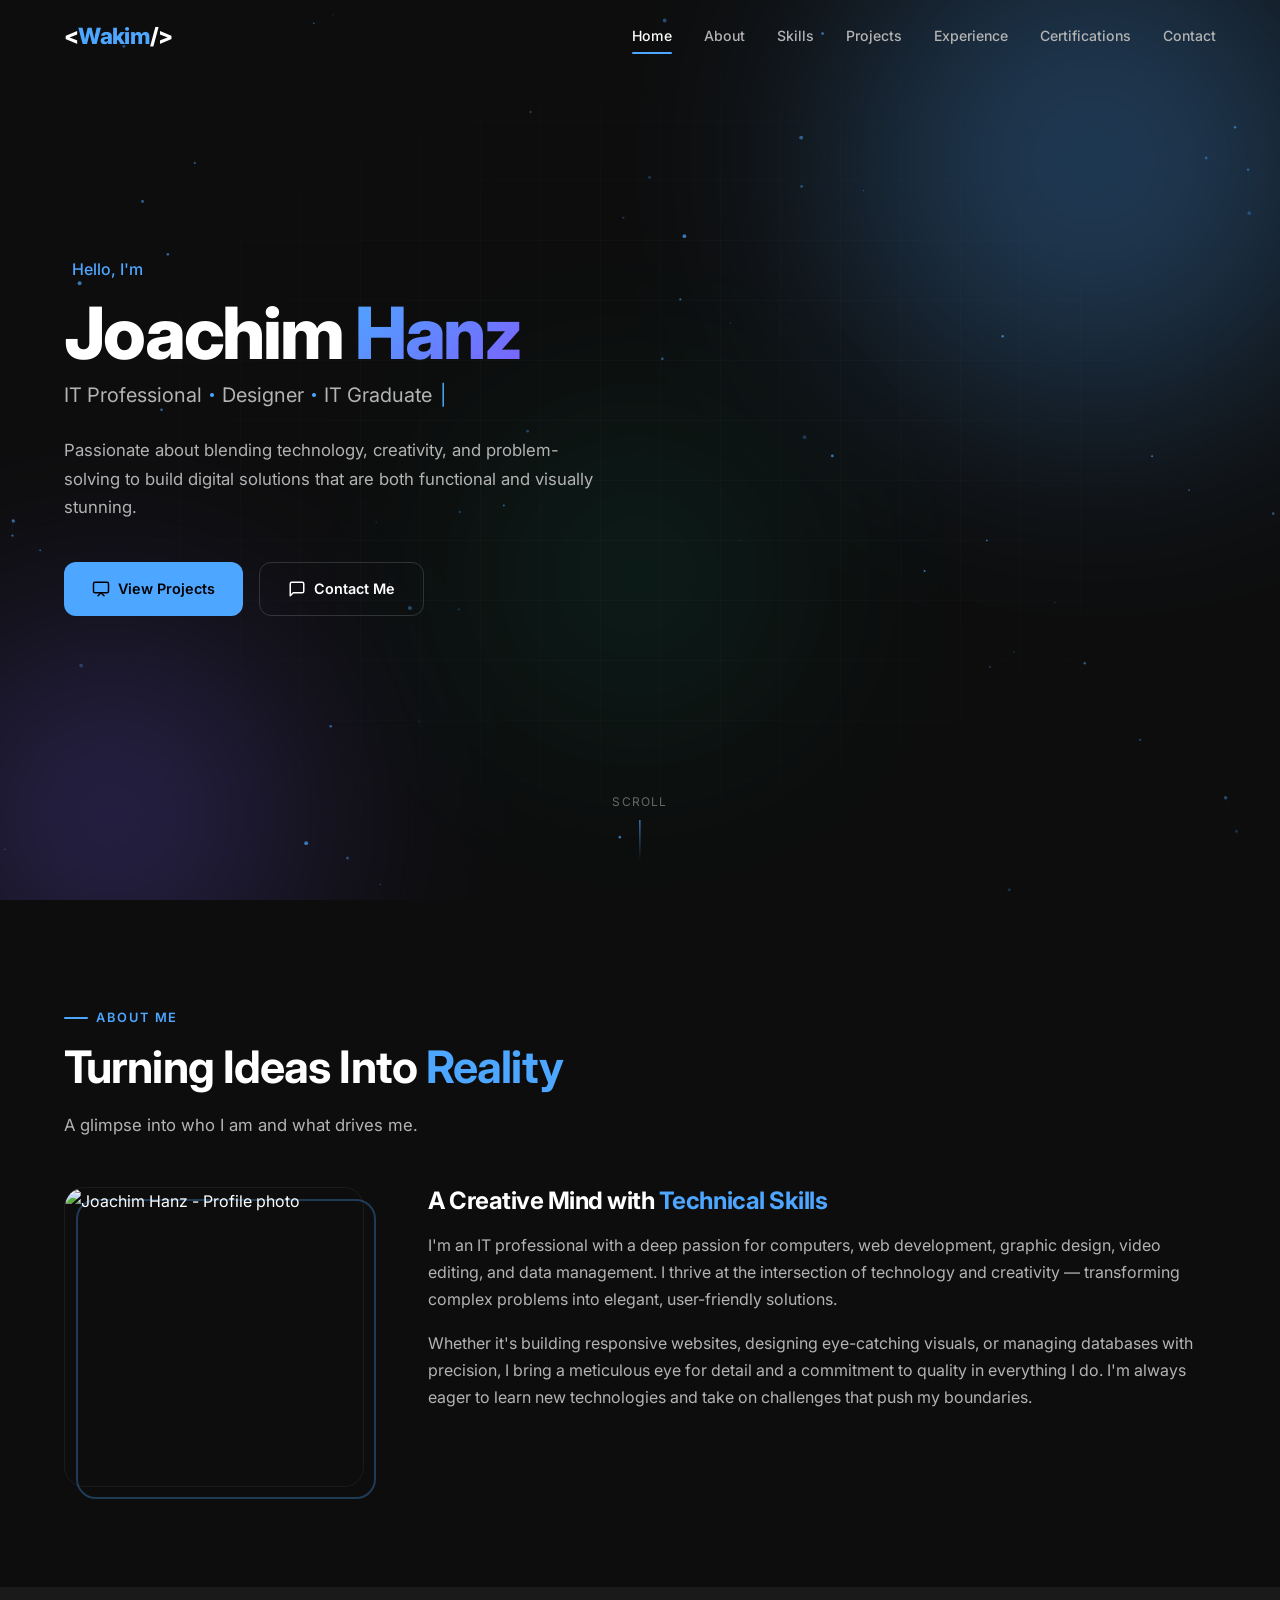
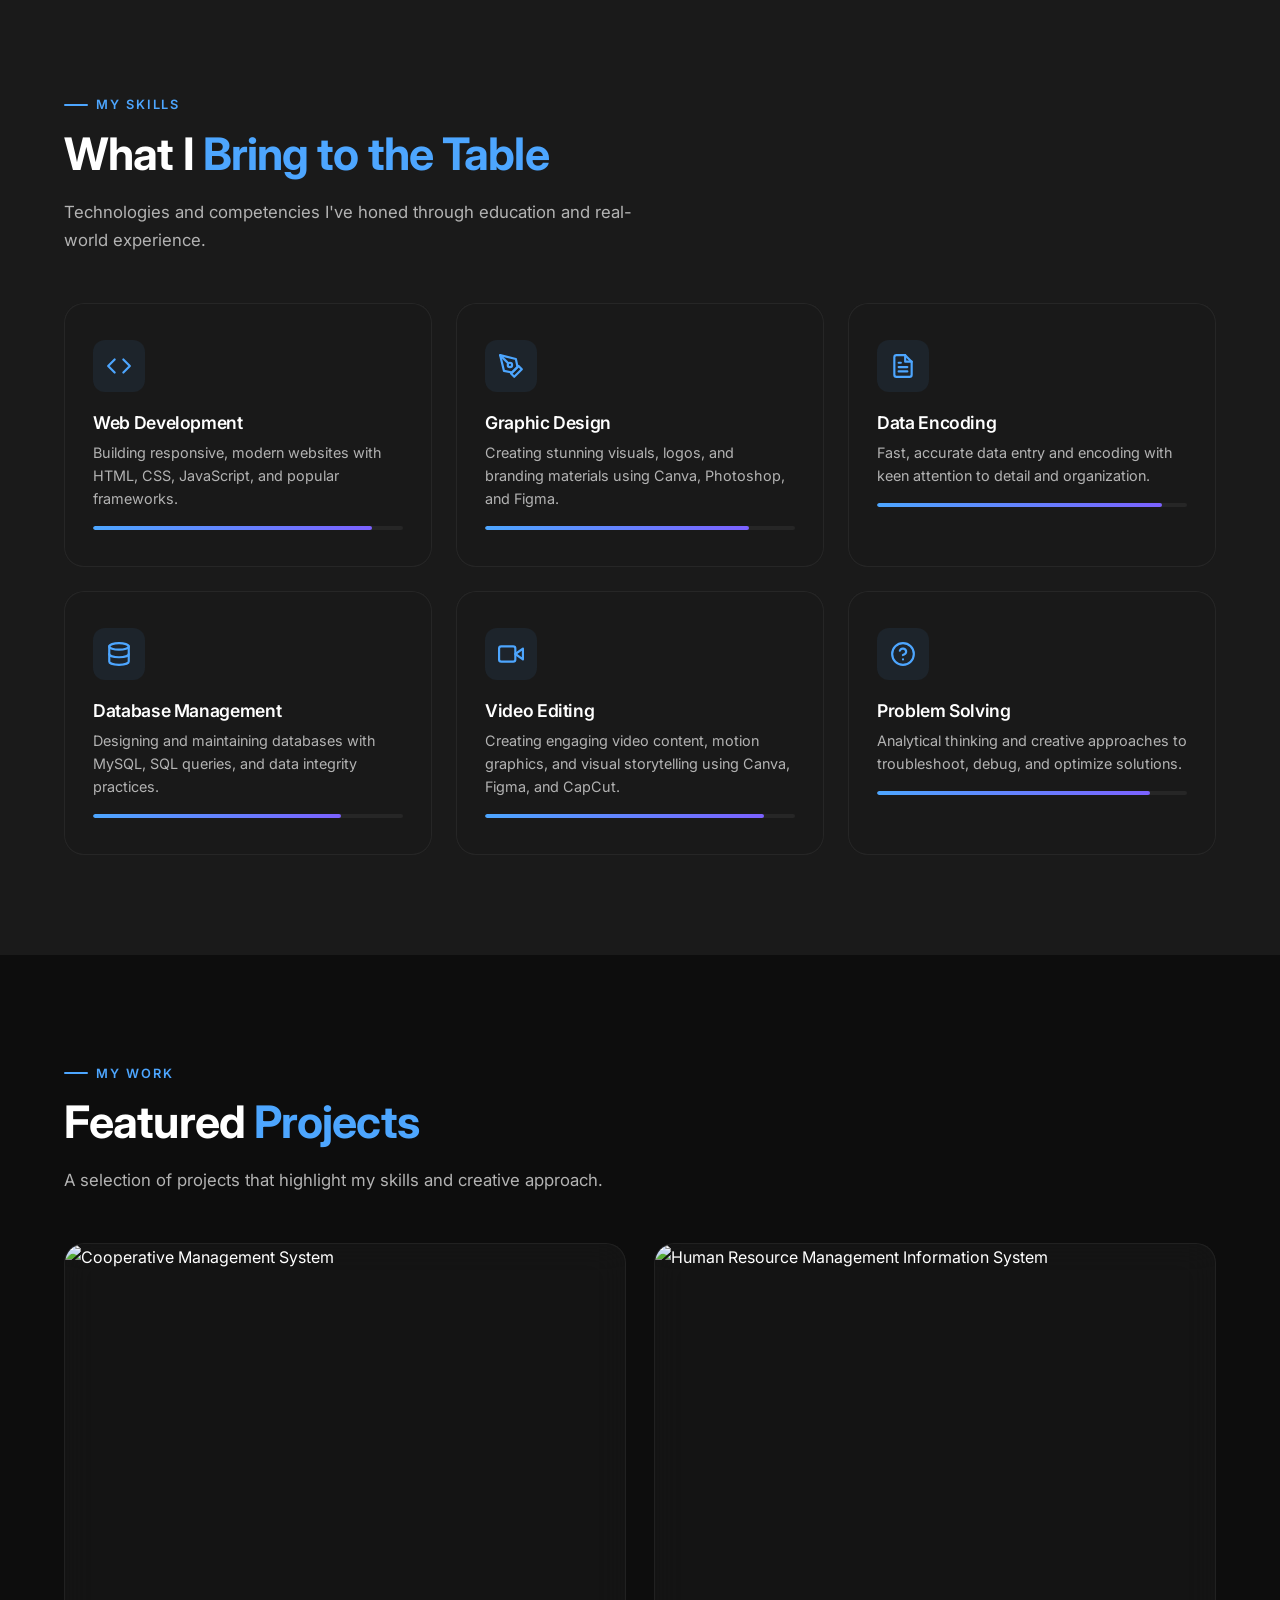
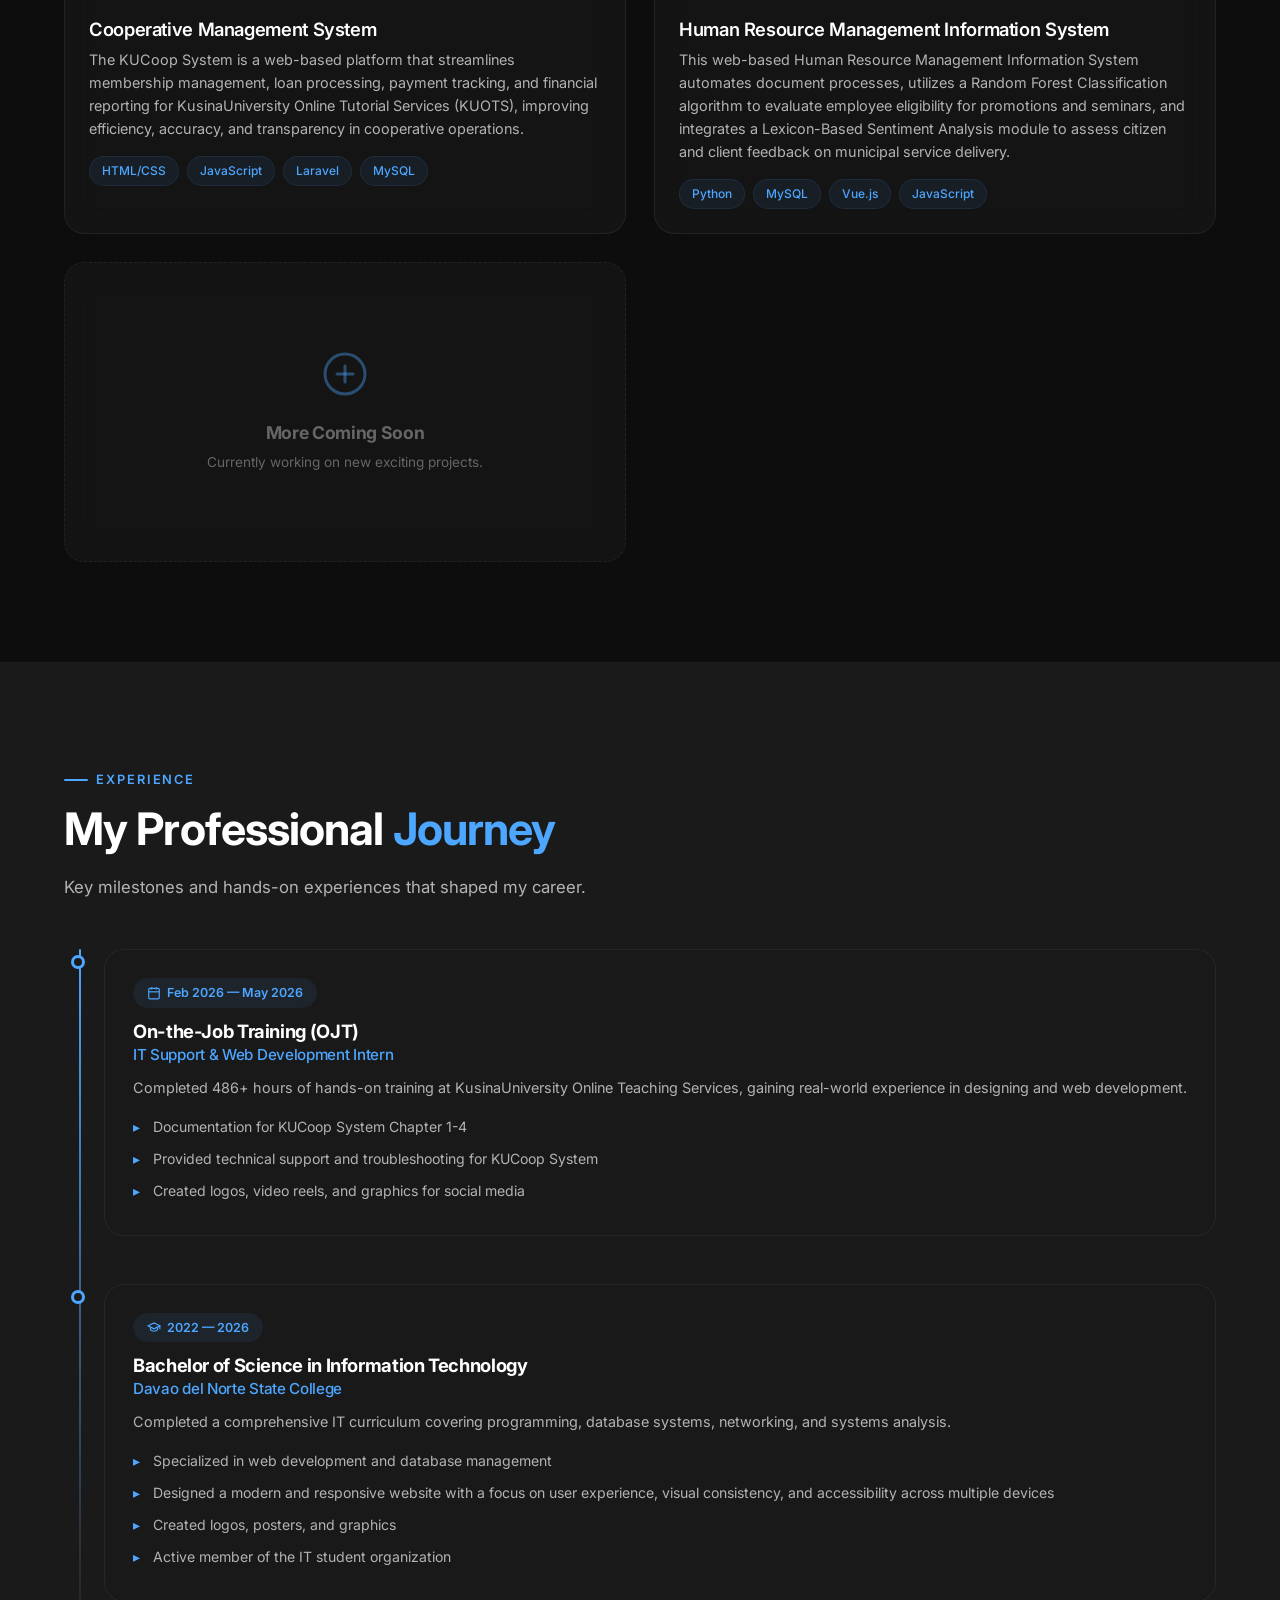
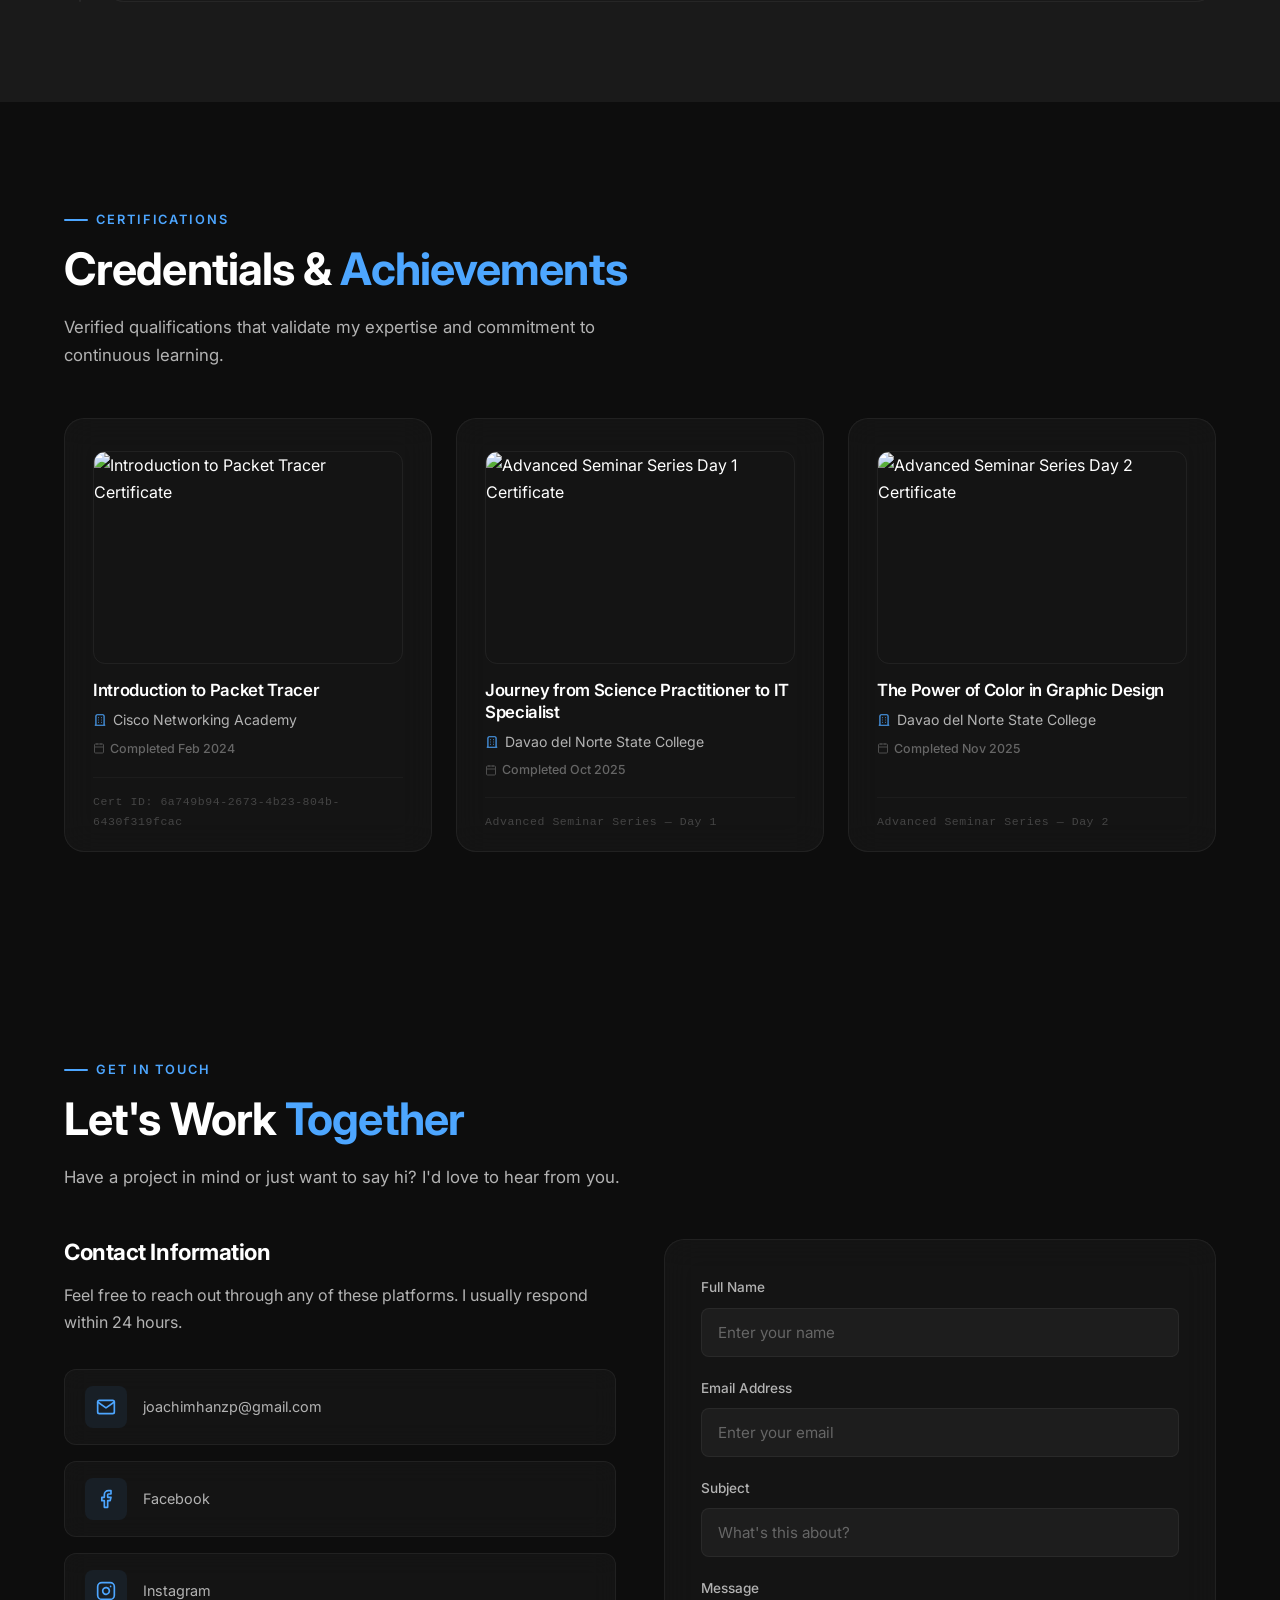
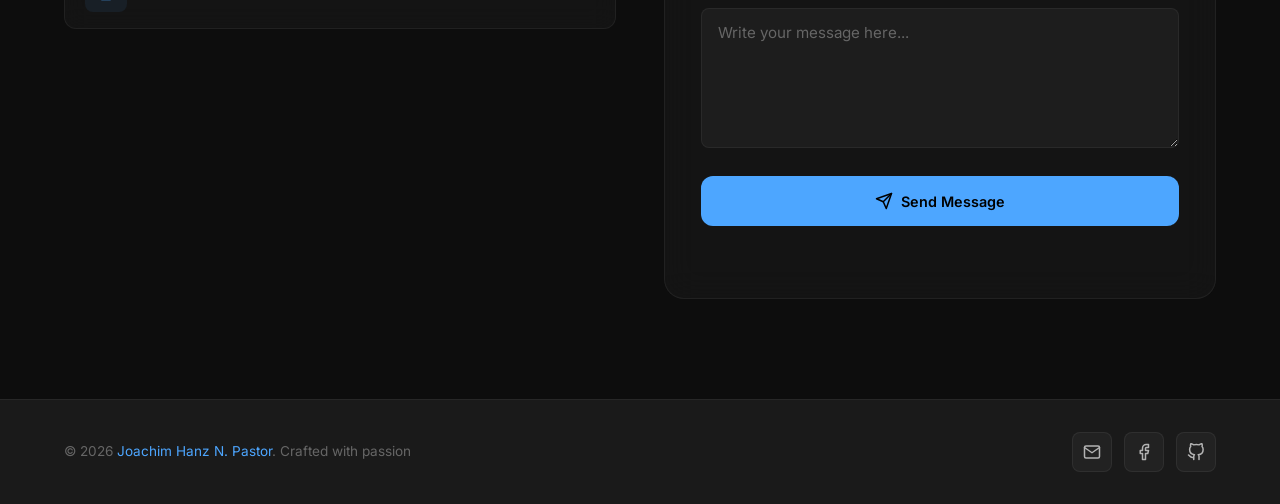
==== index.html @ 9290c677 "Add files via upload" ====
<!DOCTYPE html>
<html lang="en">

<head>
  <meta charset="UTF-8">
  <meta name="viewport" content="width=device-width, initial-scale=1.0">
  <title>Portfolio — Pastor</title>
  <meta name="description"
    content="Personal portfolio showcasing web development, graphic design, data encoding, and creative problem-solving skills. A modern, minimalist showcase of technical expertise.">
  <meta name="theme-color" content="#0D0D0D">

  <!-- Google Fonts -->
  <link rel="preconnect" href="https://fonts.googleapis.com">
  <link rel="preconnect" href="https://fonts.gstatic.com" crossorigin>
  <link href="https://fonts.googleapis.com/css2?family=Inter:wght@300;400;500;600;700;800&display=swap"
    rel="stylesheet">

  <!-- Lucide Icons (lightweight SVG icon library) -->
  <script src="https://unpkg.com/lucide@latest/dist/umd/lucide.min.js" defer></script>

  <!-- Stylesheet -->
  <link rel="stylesheet" href="index.css">
</head>

<body>

  <!-- ========== NAVIGATION ========== -->
  <nav class="navbar" id="navbar">
    <div class="container">
      <a href="#hero" class="nav-logo">&lt;<span>Wakim</span>/&gt;</a>
      <div class="nav-links" id="nav-links">
        <a href="#hero">Home</a>
        <a href="#about">About</a>
        <a href="#skills">Skills</a>
        <a href="#projects">Projects</a>
        <a href="#experience">Experience</a>
        <a href="#certifications">Certifications</a>
        <a href="#contact">Contact</a>
      </div>
      <button class="nav-toggle" id="nav-toggle" aria-label="Toggle navigation">
        <span></span><span></span><span></span>
      </button>
    </div>
  </nav>

  <!-- ========== HERO ========== -->
  <section id="hero">
    <div class="hero-bg">
      <div class="gradient-orb"></div>
      <div class="gradient-orb"></div>
      <div class="gradient-orb"></div>
    </div>
    <canvas id="particles-canvas"></canvas>

    <div class="container">
      <div class="hero-content">
        <p class="hero-greeting reveal">
          <span class="wave"></span> Hello, I'm
        </p>
        <h1 class="hero-name reveal reveal-delay-1">
          Joachim <span class="highlight">Hanz</span>
        </h1>
        <p class="hero-title reveal reveal-delay-2">
          <span>IT Professional</span>
          <span class="divider"></span>
          <span>Designer</span>
          <span class="divider"></span>
          <span class="typing-text">Data Encoder</span><span
            style="color:var(--accent);animation:blink 1s step-end infinite">|</span>
        </p>
        <p class="hero-tagline reveal reveal-delay-3">
          Passionate about blending technology, creativity, and problem-solving
          to build digital solutions that are both functional and visually stunning.
        </p>
        <div class="hero-cta reveal reveal-delay-4">
          <a href="#projects" class="btn btn-primary">
            <svg width="18" height="18" viewBox="0 0 24 24" fill="none" stroke="currentColor" stroke-width="2"
              stroke-linecap="round" stroke-linejoin="round">
              <rect x="2" y="3" width="20" height="14" rx="2" />
              <path d="m8 21 4-4 4 4" />
            </svg>
            View Projects
          </a>
          <a href="#contact" class="btn btn-secondary">
            <svg width="18" height="18" viewBox="0 0 24 24" fill="none" stroke="currentColor" stroke-width="2"
              stroke-linecap="round" stroke-linejoin="round">
              <path d="M21 15a2 2 0 0 1-2 2H7l-4 4V5a2 2 0 0 1 2-2h14a2 2 0 0 1 2 2z" />
            </svg>
            Contact Me
          </a>
        </div>
      </div>
    </div>

    <div class="hero-scroll-indicator">
      <span>Scroll</span>
      <div class="scroll-line"></div>
    </div>
  </section>

  <style>
    @keyframes blink {

      0%,
      100% {
        opacity: 1;
      }

      50% {
        opacity: 0;
      }
    }
  </style>

  <!-- ========== ABOUT ========== -->
  <section id="about">
    <div class="container">
      <span class="section-label reveal">About Me</span>
      <h2 class="section-title reveal reveal-delay-1">Turning Ideas Into <span
          style="color:var(--accent)">Reality</span></h2>
      <p class="section-subtitle reveal reveal-delay-2">A glimpse into who I am and what drives me.</p>

      <div class="about-grid">
        <div class="about-image-wrapper reveal reveal-delay-2">
          <img src="profile-avatar.png" alt="Joachim Hanz - Profile photo" class="about-image" loading="lazy">
        </div>
        <div class="about-text">
          <h3 class="reveal reveal-delay-2">A Creative Mind with <span>Technical Skills</span></h3>
          <p class="reveal reveal-delay-3">
            I'm an IT professional with a deep passion for computers, web development, graphic design, video editing,
            and data management. I thrive at the intersection of technology and creativity — transforming
            complex problems into elegant, user-friendly solutions.
          </p>
          <p class="reveal reveal-delay-3">
            Whether it's building responsive websites, designing eye-catching visuals, or managing
            databases with precision, I bring a meticulous eye for detail and a commitment to quality
            in everything I do. I'm always eager to learn new technologies and take on challenges that
            push my boundaries.
          </p>

        </div>
      </div>
    </div>
  </section>

  <!-- ========== SKILLS ========== -->
  <section id="skills">
    <div class="container">
      <span class="section-label reveal">My Skills</span>
      <h2 class="section-title reveal reveal-delay-1">What I <span style="color:var(--accent)">Bring to the Table</span>
      </h2>
      <p class="section-subtitle reveal reveal-delay-2">Technologies and competencies I've honed through education and
        real-world experience.</p>

      <div class="skills-grid">

        <!-- Skill 1: Web Development -->
        <div class="skill-card reveal reveal-delay-1" style="--skill-level:90%">
          <div class="skill-icon">
            <svg width="26" height="26" viewBox="0 0 24 24" fill="none" stroke="#4DA6FF" stroke-width="2"
              stroke-linecap="round" stroke-linejoin="round">
              <polyline points="16 18 22 12 16 6" />
              <polyline points="8 6 2 12 8 18" />
            </svg>
          </div>
          <h3>Web Development</h3>
          <p>Building responsive, modern websites with HTML, CSS, JavaScript, and popular frameworks.</p>
          <div class="skill-bar-wrapper">
            <div class="skill-bar-bg">
              <div class="skill-bar-fill"></div>
            </div>
          </div>
        </div>

        <!-- Skill 2: Graphic Design -->
        <div class="skill-card reveal reveal-delay-2" style="--skill-level:85%">
          <div class="skill-icon">
            <svg width="26" height="26" viewBox="0 0 24 24" fill="none" stroke="#4DA6FF" stroke-width="2"
              stroke-linecap="round" stroke-linejoin="round">
              <path d="M12 19l7-7 3 3-7 7-3-3z" />
              <path d="M18 13l-1.5-7.5L2 2l3.5 14.5L13 18l5-5z" />
              <path d="M2 2l7.586 7.586" />
              <circle cx="11" cy="11" r="2" />
            </svg>
          </div>
          <h3>Graphic Design</h3>
          <p>Creating stunning visuals, logos, and branding materials using Canva, Photoshop, and Figma.</p>
          <div class="skill-bar-wrapper">
            <div class="skill-bar-bg">
              <div class="skill-bar-fill"></div>
            </div>
          </div>
        </div>

        <!-- Skill 3: Data Encoding -->
        <div class="skill-card reveal reveal-delay-3" style="--skill-level:92%">
          <div class="skill-icon">
            <svg width="26" height="26" viewBox="0 0 24 24" fill="none" stroke="#4DA6FF" stroke-width="2"
              stroke-linecap="round" stroke-linejoin="round">
              <path d="M14 2H6a2 2 0 0 0-2 2v16a2 2 0 0 0 2 2h12a2 2 0 0 0 2-2V8z" />
              <polyline points="14 2 14 8 20 8" />
              <line x1="16" y1="13" x2="8" y2="13" />
              <line x1="16" y1="17" x2="8" y2="17" />
              <polyline points="10 9 9 9 8 9" />
            </svg>
          </div>
          <h3>Data Encoding</h3>
          <p>Fast, accurate data entry and encoding with keen attention to detail and organization.</p>
          <div class="skill-bar-wrapper">
            <div class="skill-bar-bg">
              <div class="skill-bar-fill"></div>
            </div>
          </div>
        </div>

        <!-- Skill 4: Database Management -->
        <div class="skill-card reveal reveal-delay-1" style="--skill-level:80%">
          <div class="skill-icon">
            <svg width="26" height="26" viewBox="0 0 24 24" fill="none" stroke="#4DA6FF" stroke-width="2"
              stroke-linecap="round" stroke-linejoin="round">
              <ellipse cx="12" cy="5" rx="9" ry="3" />
              <path d="M21 12c0 1.66-4 3-9 3s-9-1.34-9-3" />
              <path d="M3 5v14c0 1.66 4 3 9 3s9-1.34 9-3V5" />
            </svg>
          </div>
          <h3>Database Management</h3>
          <p>Designing and maintaining databases with MySQL, SQL queries, and data integrity practices.</p>
          <div class="skill-bar-wrapper">
            <div class="skill-bar-bg">
              <div class="skill-bar-fill"></div>
            </div>
          </div>
        </div>

        <!-- Skill 5: Video Editing -->
        <div class="skill-card reveal reveal-delay-2" style="--skill-level:90%">
          <div class="skill-icon">
            <svg width="26" height="26" viewBox="0 0 24 24" fill="none" stroke="#4DA6FF" stroke-width="2"
              stroke-linecap="round" stroke-linejoin="round">
              <polygon points="23 7 16 12 23 17 23 7" />
              <rect x="1" y="5" width="15" height="14" rx="2" ry="2" />
            </svg>
          </div>
          <h3>Video Editing</h3>
          <p>Creating engaging video content, motion graphics, and visual storytelling using Canva, Figma, and CapCut.
          </p>
          <div class="skill-bar-wrapper">
            <div class="skill-bar-bg">
              <div class="skill-bar-fill"></div>
            </div>
          </div>
        </div>

        <!-- Skill 6: Problem Solving -->
        <div class="skill-card reveal reveal-delay-3" style="--skill-level:88%">
          <div class="skill-icon">
            <svg width="26" height="26" viewBox="0 0 24 24" fill="none" stroke="#4DA6FF" stroke-width="2"
              stroke-linecap="round" stroke-linejoin="round">
              <circle cx="12" cy="12" r="10" />
              <path d="M9.09 9a3 3 0 0 1 5.83 1c0 2-3 3-3 3" />
              <line x1="12" y1="17" x2="12.01" y2="17" />
            </svg>
          </div>
          <h3>Problem Solving</h3>
          <p>Analytical thinking and creative approaches to troubleshoot, debug, and optimize solutions.</p>
          <div class="skill-bar-wrapper">
            <div class="skill-bar-bg">
              <div class="skill-bar-fill"></div>
            </div>
          </div>
        </div>

      </div>
    </div>
  </section>

  <!-- ========== PROJECTS ========== -->
  <section id="projects">
    <div class="container">
      <span class="section-label reveal">My Work</span>
      <h2 class="section-title reveal reveal-delay-1">Featured <span style="color:var(--accent)">Projects</span></h2>
      <p class="section-subtitle reveal reveal-delay-2">A selection of projects that highlight my skills and creative
        approach.</p>

      <div class="projects-grid">

        <!-- Project 1 -->
        <div class="project-card reveal reveal-delay-1">
          <div class="project-image-wrapper"
            onclick="openProjectLightbox('Kucoop.png', 'Cooperative Management System')">
            <img src="Kucoop.png" alt="Cooperative Management System" loading="lazy">
          </div>
          <div class="project-info">
            <h3>Cooperative Management System</h3>
            <p>The KUCoop System is a web-based platform that streamlines membership management, loan processing,
              payment tracking, and financial reporting for KusinaUniversity Online Tutorial Services (KUOTS), improving
              efficiency, accuracy, and transparency in cooperative operations.</p>
            <div class="project-tags">
              <span class="project-tag">HTML/CSS</span>
              <span class="project-tag">JavaScript</span>
              <span class="project-tag">Laravel</span>
              <span class="project-tag">MySQL</span>
            </div>
          </div>
        </div>

        <!-- Project 2 -->
        <div class="project-card reveal reveal-delay-2">
          <div class="project-image-wrapper"
            onclick="openProjectLightbox('hrdocs.jpg', 'Human Resource Management Information System')">
            <img src="hrdocs.jpg" alt="Human Resource Management Information System" loading="lazy">
          </div>
          <div class="project-info">
            <h3>Human Resource Management Information System</h3>
            <p>This web-based Human Resource Management Information System automates document processes, utilizes a
              Random Forest Classification algorithm to evaluate employee eligibility for promotions and seminars, and
              integrates a Lexicon-Based Sentiment Analysis module to assess citizen and client feedback on municipal
              service delivery.</p>
            <div class="project-tags">
              <span class="project-tag">Python</span>
              <span class="project-tag">MySQL</span>
              <span class="project-tag">Vue.js</span>
              <span class="project-tag">JavaScript</span>
            </div>
          </div>
        </div>

        <!-- Project 6 - placeholder card -->
        <div class="project-card reveal reveal-delay-2"
          style="display:flex;align-items:center;justify-content:center;min-height:300px;border-style:dashed;">
          <div style="text-align:center;padding:32px;">
            <svg width="48" height="48" viewBox="0 0 24 24" fill="none" stroke="rgba(77,166,255,0.4)" stroke-width="1.5"
              stroke-linecap="round" stroke-linejoin="round">
              <circle cx="12" cy="12" r="10" />
              <line x1="12" y1="8" x2="12" y2="16" />
              <line x1="8" y1="12" x2="16" y2="12" />
            </svg>
            <h3 style="margin-top:16px;font-size:1.1rem;color:var(--text-muted);">More Coming Soon</h3>
            <p style="color:var(--text-muted);font-size:0.85rem;margin-top:8px;">Currently working on new exciting
              projects.</p>
          </div>
        </div>

      </div>
    </div>
  </section>

  <!-- ========== EXPERIENCE ========== -->
  <section id="experience">
    <div class="container">
      <span class="section-label reveal">Experience</span>
      <h2 class="section-title reveal reveal-delay-1">My Professional <span style="color:var(--accent)">Journey</span>
      </h2>
      <p class="section-subtitle reveal reveal-delay-2">Key milestones and hands-on experiences that shaped my career.
      </p>

      <div class="timeline">

        <!-- Experience 1 -->
        <div class="timeline-item reveal reveal-delay-1">
          <div class="timeline-dot"></div>
          <div class="timeline-content">
            <span class="timeline-date">
              <svg width="14" height="14" viewBox="0 0 24 24" fill="none" stroke="currentColor" stroke-width="2">
                <rect x="3" y="4" width="18" height="18" rx="2" />
                <line x1="16" y1="2" x2="16" y2="6" />
                <line x1="8" y1="2" x2="8" y2="6" />
                <line x1="3" y1="10" x2="21" y2="10" />
              </svg>
              Feb 2026 — May 2026
            </span>
            <h3>On-the-Job Training (OJT)</h3>
            <h4>IT Support & Web Development Intern</h4>
            <p>Completed 486+ hours of hands-on training at KusinaUniversity Online Teaching Services, gaining
              real-world experience in
              designing and web development.</p>
            <ul>
              <li>Documentation for KUCoop System Chapter 1-4</li>
              <li>Provided technical support and troubleshooting for KUCoop System</li>
              <li>Created logos, video reels, and graphics for social media</li>
            </ul>
          </div>
        </div>

        <!-- Experience 3 -->
        <div class="timeline-item reveal reveal-delay-3">
          <div class="timeline-dot"></div>
          <div class="timeline-content">
            <span class="timeline-date">
              <svg width="14" height="14" viewBox="0 0 24 24" fill="none" stroke="currentColor" stroke-width="2">
                <path d="M22 10v6M2 10l10-5 10 5-10 5z" />
                <path d="M6 12v5c3 3 9 3 12 0v-5" />
              </svg>
              2022 — 2026
            </span>
            <h3>Bachelor of Science in Information Technology</h3>
            <h4>Davao del Norte State College</h4>
            <p>Completed a comprehensive IT curriculum covering programming, database systems, networking, and systems
              analysis.</p>
            <ul>
              <li>Specialized in web development and database management</li>
              <li>Designed a modern and responsive website with a focus on user experience, visual consistency, and
                accessibility across multiple devices</li>
              <li>Created logos, posters, and graphics</li>
              <li>Active member of the IT student organization</li>
            </ul>
          </div>
        </div>

      </div>
    </div>
  </section>

  <!-- ========== CERTIFICATIONS ========== -->
  <section id="certifications">
    <div class="container">
      <span class="section-label reveal">Certifications</span>
      <h2 class="section-title reveal reveal-delay-1">Credentials & <span
          style="color:var(--accent)">Achievements</span></h2>
      <p class="section-subtitle reveal reveal-delay-2">Verified qualifications that validate my expertise and
        commitment to continuous learning.</p>

      <div class="certs-grid">

        <!-- Cert 1: Introduction to Packet Tracer -->
        <div class="cert-card reveal reveal-delay-1">
          <div class="cert-image-wrapper"
            onclick="openCertLightbox('cert-cisco-packet-tracer.jpg', 'Introduction to Packet Tracer')">
            <img src="cert-cisco-packet-tracer.jpg" alt="Introduction to Packet Tracer Certificate" loading="lazy">
          </div>
          <div class="cert-info">
            <h3>Introduction to Packet Tracer</h3>
            <p class="cert-issuer">
              <svg width="14" height="14" viewBox="0 0 24 24" fill="none" stroke="currentColor" stroke-width="2">
                <path
                  d="M3 21h18M9 8h1M9 12h1M9 16h1M14 8h1M14 12h1M14 16h1M5 21V5a2 2 0 0 1 2-2h10a2 2 0 0 1 2 2v16" />
              </svg>
              Cisco Networking Academy
            </p>
            <span class="cert-date">
              <svg width="12" height="12" viewBox="0 0 24 24" fill="none" stroke="currentColor" stroke-width="2">
                <rect x="3" y="4" width="18" height="18" rx="2" />
                <line x1="16" y1="2" x2="16" y2="6" />
                <line x1="8" y1="2" x2="8" y2="6" />
                <line x1="3" y1="10" x2="21" y2="10" />
              </svg>
              Completed Feb 2024
            </span>
          </div>
          <div class="cert-id">Cert ID: 6a749b94-2673-4b23-804b-6430f319fcac</div>
        </div>

        <!-- Cert 2: Advanced Seminar Series Day 1 -->
        <div class="cert-card reveal reveal-delay-2">
          <div class="cert-image-wrapper"
            onclick="openCertLightbox('cert-seminar-day1.png', 'Journey from Science Practitioner to IT Specialist')">
            <img src="cert-seminar-day1.png" alt="Advanced Seminar Series Day 1 Certificate" loading="lazy">
          </div>
          <div class="cert-info">
            <h3>Journey from Science Practitioner to IT Specialist</h3>
            <p class="cert-issuer">
              <svg width="14" height="14" viewBox="0 0 24 24" fill="none" stroke="currentColor" stroke-width="2">
                <path
                  d="M3 21h18M9 8h1M9 12h1M9 16h1M14 8h1M14 12h1M14 16h1M5 21V5a2 2 0 0 1 2-2h10a2 2 0 0 1 2 2v16" />
              </svg>
              Davao del Norte State College
            </p>
            <span class="cert-date">
              <svg width="12" height="12" viewBox="0 0 24 24" fill="none" stroke="currentColor" stroke-width="2">
                <rect x="3" y="4" width="18" height="18" rx="2" />
                <line x1="16" y1="2" x2="16" y2="6" />
                <line x1="8" y1="2" x2="8" y2="6" />
                <line x1="3" y1="10" x2="21" y2="10" />
              </svg>
              Completed Oct 2025
            </span>
          </div>
          <div class="cert-id">Advanced Seminar Series — Day 1</div>
        </div>

        <!-- Cert 3: Advanced Seminar Series Day 2 -->
        <div class="cert-card reveal reveal-delay-3">
          <div class="cert-image-wrapper"
            onclick="openCertLightbox('cert-seminar-day2.png', 'The Power of Color in Graphic Design')">
            <img src="cert-seminar-day2.png" alt="Advanced Seminar Series Day 2 Certificate" loading="lazy">
          </div>
          <div class="cert-info">
            <h3>The Power of Color in Graphic Design</h3>
            <p class="cert-issuer">
              <svg width="14" height="14" viewBox="0 0 24 24" fill="none" stroke="currentColor" stroke-width="2">
                <path
                  d="M3 21h18M9 8h1M9 12h1M9 16h1M14 8h1M14 12h1M14 16h1M5 21V5a2 2 0 0 1 2-2h10a2 2 0 0 1 2 2v16" />
              </svg>
              Davao del Norte State College
            </p>
            <span class="cert-date">
              <svg width="12" height="12" viewBox="0 0 24 24" fill="none" stroke="currentColor" stroke-width="2">
                <rect x="3" y="4" width="18" height="18" rx="2" />
                <line x1="16" y1="2" x2="16" y2="6" />
                <line x1="8" y1="2" x2="8" y2="6" />
                <line x1="3" y1="10" x2="21" y2="10" />
              </svg>
              Completed Nov 2025
            </span>
          </div>
          <div class="cert-id">Advanced Seminar Series — Day 2</div>
        </div>

      </div>
    </div>
  </section>

  <!-- Certificate Lightbox Modal -->
  <div class="cert-lightbox" id="cert-lightbox" onclick="closeCertLightbox(event)">
    <button class="cert-lightbox-close" onclick="closeCertLightbox(event)" aria-label="Close">
      <svg width="28" height="28" viewBox="0 0 24 24" fill="none" stroke="currentColor" stroke-width="2"
        stroke-linecap="round" stroke-linejoin="round">
        <line x1="18" y1="6" x2="6" y2="18" />
        <line x1="6" y1="6" x2="18" y2="18" />
      </svg>
    </button>
    <img id="cert-lightbox-img" src="" alt="">
    <p class="cert-lightbox-caption" id="cert-lightbox-caption"></p>
  </div>

  <!-- Project Lightbox Modal -->
  <div class="cert-lightbox" id="project-lightbox" onclick="closeProjectLightbox(event)">
    <button class="cert-lightbox-close" onclick="closeProjectLightbox(event)" aria-label="Close">
      <svg width="28" height="28" viewBox="0 0 24 24" fill="none" stroke="currentColor" stroke-width="2"
        stroke-linecap="round" stroke-linejoin="round">
        <line x1="18" y1="6" x2="6" y2="18" />
        <line x1="6" y1="6" x2="18" y2="18" />
      </svg>
    </button>
    <img id="project-lightbox-img" src="" alt="">
    <p class="cert-lightbox-caption" id="project-lightbox-caption"></p>
  </div>

  <!-- ========== CONTACT ========== -->
  <section id="contact">
    <div class="container">
      <span class="section-label reveal">Get in Touch</span>
      <h2 class="section-title reveal reveal-delay-1">Let's Work <span style="color:var(--accent)">Together</span></h2>
      <p class="section-subtitle reveal reveal-delay-2">Have a project in mind or just want to say hi? I'd love to hear
        from you.</p>

      <div class="contact-grid">

        <div class="contact-info reveal reveal-delay-2">
          <h3>Contact Information</h3>
          <p>Feel free to reach out through any of these platforms. I usually respond within 24 hours.</p>
          <div class="contact-links">

            <a href="mailto:johndoe@email.com" class="contact-link" id="contact-email">
              <div class="contact-link-icon">
                <svg width="20" height="20" viewBox="0 0 24 24" fill="none" stroke="currentColor" stroke-width="2"
                  stroke-linecap="round" stroke-linejoin="round">
                  <path d="M4 4h16c1.1 0 2 .9 2 2v12c0 1.1-.9 2-2 2H4c-1.1 0-2-.9-2-2V6c0-1.1.9-2 2-2z" />
                  <polyline points="22,6 12,13 2,6" />
                </svg>
              </div>
              <span>joachimhanzp@gmail.com</span>
            </a>

            <a href="https://www.facebook.com/wakim.hanz" target="_blank" rel="noopener" class="contact-link"
              id="contact-facebook">
              <div class="contact-link-icon">
                <svg width="20" height="20" viewBox="0 0 24 24" fill="none" stroke="currentColor" stroke-width="2"
                  stroke-linecap="round" stroke-linejoin="round">
                  <path d="M18 2h-3a5 5 0 0 0-5 5v3H7v4h3v8h4v-8h3l1-4h-4V7a1 1 0 0 1 1-1h3z" />
                </svg>
              </div>
              <span>Facebook</span>
            </a>

            <a href="https://www.instagram.com/joachim.nik/" target="_blank" rel="noopener" class="contact-link"
              id="contact-instagram">
              <div class="contact-link-icon">
                <svg width="20" height="20" viewBox="0 0 24 24" fill="none" stroke="currentColor" stroke-width="2"
                  stroke-linecap="round" stroke-linejoin="round">
                  <rect x="2" y="2" width="20" height="20" rx="5" ry="5" />
                  <path d="M16 11.37A4 4 0 1 1 12.63 8 4 4 0 0 1 16 11.37z" />
                  <line x1="17.5" y1="6.5" x2="17.51" y2="6.5" />
                </svg>
              </div>
              <span>Instagram</span>
            </a>
          </div>
        </div>

        <form class="contact-form reveal reveal-delay-3" id="contact-form">
          <div class="form-group">
            <label for="name">Full Name</label>
            <input type="text" id="name" name="name" placeholder="Enter your name" required>
          </div>
          <div class="form-group">
            <label for="email">Email Address</label>
            <input type="email" id="email" name="email" placeholder="Enter your email" required>
          </div>
          <div class="form-group">
            <label for="subject">Subject</label>
            <input type="text" id="subject" name="subject" placeholder="What's this about?">
          </div>
          <div class="form-group">
            <label for="message">Message</label>
            <textarea id="message" name="message" placeholder="Write your message here..." required></textarea>
          </div>
          <button type="submit" class="btn btn-primary">
            <svg width="18" height="18" viewBox="0 0 24 24" fill="none" stroke="currentColor" stroke-width="2"
              stroke-linecap="round" stroke-linejoin="round">
              <line x1="22" y1="2" x2="11" y2="13" />
              <polygon points="22 2 15 22 11 13 2 9 22 2" />
            </svg>
            Send Message
          </button>
          <div class="form-status"></div>
        </form>

      </div>
    </div>
  </section>

  <!-- ========== FOOTER ========== -->
  <footer class="footer">
    <div class="container">
      <p class="footer-text">© 2026 <span>Joachim Hanz N. Pastor</span>. Crafted with passion</p>
      <div class="footer-socials">
        <a href="mailto:joachimhanzp@gmail.com" aria-label="Email">
          <svg width="18" height="18" viewBox="0 0 24 24" fill="none" stroke="currentColor" stroke-width="2"
            stroke-linecap="round" stroke-linejoin="round">
            <path d="M4 4h16c1.1 0 2 .9 2 2v12c0 1.1-.9 2-2 2H4c-1.1 0-2-.9-2-2V6c0-1.1.9-2 2-2z" />
            <polyline points="22,6 12,13 2,6" />
          </svg>
        </a>
        <a href="https://www.facebook.com/wakim.hanz" target="_blank" rel="noopener" aria-label="Facebook">
          <svg width="18" height="18" viewBox="0 0 24 24" fill="none" stroke="currentColor" stroke-width="2"
            stroke-linecap="round" stroke-linejoin="round">
            <path d="M18 2h-3a5 5 0 0 0-5 5v3H7v4h3v8h4v-8h3l1-4h-4V7a1 1 0 0 1 1-1h3z" />
          </svg>
        </a>
        <a href="https://github.com" target="_blank" rel="noopener" aria-label="GitHub">
          <svg width="18" height="18" viewBox="0 0 24 24" fill="none" stroke="currentColor" stroke-width="2"
            stroke-linecap="round" stroke-linejoin="round">
            <path
              d="M9 19c-5 1.5-5-2.5-7-3m14 6v-3.87a3.37 3.37 0 0 0-.94-2.61c3.14-.35 6.44-1.54 6.44-7A5.44 5.44 0 0 0 20 4.77 5.07 5.07 0 0 0 19.91 1S18.73.65 16 2.48a13.38 13.38 0 0 0-7 0C6.27.65 5.09 1 5.09 1A5.07 5.07 0 0 0 5 4.77a5.44 5.44 0 0 0-1.5 3.78c0 5.42 3.3 6.61 6.44 7A3.37 3.37 0 0 0 9 18.13V22" />
          </svg>
        </a>
      </div>
    </div>
  </footer>

  <!-- Scripts -->
  <script src="app.js"></script>
</body>

</html>
---- index.css ----
/* ============================================
   CSS Design System — Dark Minimalist Portfolio
   ============================================ */

/* --- Custom Properties --- */
:root {
  --bg-primary: #0D0D0D;
  --bg-secondary: #1A1A1A;
  --bg-tertiary: #222222;
  --accent: #4DA6FF;
  --accent-glow: rgba(77, 166, 255, 0.25);
  --accent-subtle: rgba(77, 166, 255, 0.08);
  --text-primary: #FFFFFF;
  --text-secondary: #B3B3B3;
  --text-muted: #666666;
  --glass-bg: rgba(26, 26, 26, 0.6);
  --glass-border: rgba(255, 255, 255, 0.06);
  --glass-shadow: 0 8px 32px rgba(0, 0, 0, 0.4);
  --radius-sm: 8px;
  --radius-md: 12px;
  --radius-lg: 20px;
  --radius-xl: 28px;
  --transition-fast: 0.2s cubic-bezier(0.4, 0, 0.2, 1);
  --transition-smooth: 0.4s cubic-bezier(0.4, 0, 0.2, 1);
  --transition-spring: 0.5s cubic-bezier(0.175, 0.885, 0.32, 1.275);
  --max-width: 1200px;
  --nav-height: 72px;
}

/* --- Reset & Base --- */
*,
*::before,
*::after {
  margin: 0;
  padding: 0;
  box-sizing: border-box;
}

html {
  scroll-behavior: smooth;
  scroll-padding-top: var(--nav-height);
  font-size: 16px;
}

body {
  font-family: 'Inter', -apple-system, BlinkMacSystemFont, 'Segoe UI', sans-serif;
  background-color: var(--bg-primary);
  color: var(--text-primary);
  line-height: 1.7;
  overflow-x: hidden;
  -webkit-font-smoothing: antialiased;
  -moz-osx-font-smoothing: grayscale;
}

a {
  color: var(--accent);
  text-decoration: none;
  transition: color var(--transition-fast);
}

a:hover {
  color: #80C4FF;
}

img {
  max-width: 100%;
  display: block;
}

ul {
  list-style: none;
}

/* --- Typography --- */
h1,
h2,
h3,
h4 {
  font-weight: 700;
  line-height: 1.2;
  letter-spacing: -0.02em;
}

.section-label {
  display: inline-flex;
  align-items: center;
  gap: 8px;
  font-size: 0.8rem;
  font-weight: 600;
  text-transform: uppercase;
  letter-spacing: 0.15em;
  color: var(--accent);
  margin-bottom: 12px;
}

.section-label::before {
  content: '';
  width: 24px;
  height: 2px;
  background: var(--accent);
  border-radius: 2px;
}

.section-title {
  font-size: clamp(2rem, 4vw, 2.8rem);
  margin-bottom: 16px;
}

.section-subtitle {
  font-size: 1.05rem;
  color: var(--text-secondary);
  max-width: 600px;
}

/* --- Layout --- */
.container {
  width: 100%;
  max-width: var(--max-width);
  margin: 0 auto;
  padding: 0 24px;
}

section {
  padding: 100px 0;
  position: relative;
}

/* --- Reveal Animations --- */
.reveal {
  opacity: 0;
  transform: translateY(40px);
  transition: opacity 0.7s cubic-bezier(0.4, 0, 0.2, 1),
    transform 0.7s cubic-bezier(0.4, 0, 0.2, 1);
}

.reveal.visible {
  opacity: 1;
  transform: translateY(0);
}

.reveal-delay-1 {
  transition-delay: 0.1s;
}

.reveal-delay-2 {
  transition-delay: 0.2s;
}

.reveal-delay-3 {
  transition-delay: 0.3s;
}

.reveal-delay-4 {
  transition-delay: 0.4s;
}

.reveal-delay-5 {
  transition-delay: 0.5s;
}

/* ============================================
   NAVIGATION
   ============================================ */
.navbar {
  position: fixed;
  top: 0;
  left: 0;
  width: 100%;
  height: var(--nav-height);
  z-index: 1000;
  transition: background var(--transition-smooth), box-shadow var(--transition-smooth);
}

.navbar.scrolled {
  background: rgba(13, 13, 13, 0.85);
  backdrop-filter: blur(20px);
  -webkit-backdrop-filter: blur(20px);
  box-shadow: 0 1px 0 var(--glass-border);
}

.navbar .container {
  display: flex;
  align-items: center;
  justify-content: space-between;
  height: 100%;
}

.nav-logo {
  font-size: 1.4rem;
  font-weight: 800;
  color: var(--text-primary);
  letter-spacing: -0.03em;
}

.nav-logo span {
  color: var(--accent);
}

.nav-links {
  display: flex;
  gap: 32px;
}

.nav-links a {
  color: var(--text-secondary);
  font-size: 0.88rem;
  font-weight: 500;
  position: relative;
  padding: 4px 0;
  transition: color var(--transition-fast);
}

.nav-links a::after {
  content: '';
  position: absolute;
  bottom: -2px;
  left: 0;
  width: 0;
  height: 2px;
  background: var(--accent);
  border-radius: 2px;
  transition: width var(--transition-smooth);
}

.nav-links a:hover,
.nav-links a.active {
  color: var(--text-primary);
}

.nav-links a:hover::after,
.nav-links a.active::after {
  width: 100%;
}

/* Hamburger */
.nav-toggle {
  display: none;
  flex-direction: column;
  gap: 5px;
  cursor: pointer;
  padding: 4px;
  background: none;
  border: none;
}

.nav-toggle span {
  width: 24px;
  height: 2px;
  background: var(--text-primary);
  border-radius: 2px;
  transition: all var(--transition-fast);
}

.nav-toggle.active span:nth-child(1) {
  transform: rotate(45deg) translate(5px, 5px);
}

.nav-toggle.active span:nth-child(2) {
  opacity: 0;
}

.nav-toggle.active span:nth-child(3) {
  transform: rotate(-45deg) translate(5px, -5px);
}

/* ============================================
   HERO SECTION
   ============================================ */
#hero {
  min-height: 100vh;
  display: flex;
  align-items: center;
  position: relative;
  overflow: hidden;
  padding-top: var(--nav-height);
}

.hero-bg {
  position: absolute;
  inset: 0;
  z-index: 0;
}

.hero-bg .gradient-orb {
  position: absolute;
  border-radius: 50%;
  filter: blur(120px);
  opacity: 0.3;
  animation: orbFloat 12s ease-in-out infinite;
}

.hero-bg .gradient-orb:nth-child(1) {
  width: 500px;
  height: 500px;
  background: var(--accent);
  top: -10%;
  right: -5%;
  animation-delay: 0s;
}

.hero-bg .gradient-orb:nth-child(2) {
  width: 350px;
  height: 350px;
  background: #7B61FF;
  bottom: -10%;
  left: -5%;
  animation-delay: -4s;
}

.hero-bg .gradient-orb:nth-child(3) {
  width: 250px;
  height: 250px;
  background: #00D4AA;
  top: 50%;
  left: 40%;
  animation-delay: -8s;
  opacity: 0.15;
}

@keyframes orbFloat {

  0%,
  100% {
    transform: translate(0, 0) scale(1);
  }

  33% {
    transform: translate(30px, -40px) scale(1.05);
  }

  66% {
    transform: translate(-20px, 20px) scale(0.95);
  }
}

/* Grid overlay */
.hero-bg::after {
  content: '';
  position: absolute;
  inset: 0;
  background-image:
    linear-gradient(rgba(255, 255, 255, 0.02) 1px, transparent 1px),
    linear-gradient(90deg, rgba(255, 255, 255, 0.02) 1px, transparent 1px);
  background-size: 60px 60px;
  mask-image: radial-gradient(ellipse at center, black 30%, transparent 80%);
  -webkit-mask-image: radial-gradient(ellipse at center, black 30%, transparent 80%);
}

.hero-content {
  position: relative;
  z-index: 1;
  max-width: 720px;
}

.hero-greeting {
  font-size: 1rem;
  color: var(--accent);
  font-weight: 500;
  margin-bottom: 12px;
  display: flex;
  align-items: center;
  gap: 8px;
}

.hero-greeting .wave {
  display: inline-block;
  animation: wave 2.5s infinite;
  transform-origin: 70% 70%;
}

@keyframes wave {

  0%,
  60%,
  100% {
    transform: rotate(0deg);
  }

  10% {
    transform: rotate(14deg);
  }

  20% {
    transform: rotate(-8deg);
  }

  30% {
    transform: rotate(14deg);
  }

  40% {
    transform: rotate(-4deg);
  }

  50% {
    transform: rotate(10deg);
  }
}

.hero-name {
  font-size: clamp(2.8rem, 6vw, 4.5rem);
  font-weight: 800;
  line-height: 1.05;
  margin-bottom: 8px;
  letter-spacing: -0.03em;
}

.hero-name .highlight {
  background: linear-gradient(135deg, var(--accent), #7B61FF);
  -webkit-background-clip: text;
  -webkit-text-fill-color: transparent;
  background-clip: text;
}

.hero-title {
  font-size: clamp(1rem, 2vw, 1.25rem);
  color: var(--text-secondary);
  font-weight: 400;
  margin-bottom: 24px;
  display: flex;
  flex-wrap: wrap;
  align-items: center;
  gap: 8px;
}

.hero-title .divider {
  width: 4px;
  height: 4px;
  border-radius: 50%;
  background: var(--accent);
  display: inline-block;
}

.hero-tagline {
  font-size: 1.05rem;
  color: var(--text-secondary);
  line-height: 1.7;
  margin-bottom: 40px;
  max-width: 540px;
}

.hero-cta {
  display: flex;
  gap: 16px;
  flex-wrap: wrap;
}

/* Buttons */
.btn {
  display: inline-flex;
  align-items: center;
  gap: 8px;
  padding: 14px 28px;
  border-radius: var(--radius-md);
  font-size: 0.9rem;
  font-weight: 600;
  font-family: inherit;
  cursor: pointer;
  transition: all var(--transition-smooth);
  border: none;
  position: relative;
  overflow: hidden;
}

.btn-primary {
  background: var(--accent);
  color: #000;
}

.btn-primary:hover {
  background: #80C4FF;
  color: #000;
  transform: translateY(-2px);
  box-shadow: 0 8px 30px var(--accent-glow);
}

.btn-secondary {
  background: transparent;
  color: var(--text-primary);
  border: 1px solid rgba(255, 255, 255, 0.15);
}

.btn-secondary:hover {
  border-color: var(--accent);
  color: var(--accent);
  transform: translateY(-2px);
  box-shadow: 0 8px 30px rgba(77, 166, 255, 0.1);
}

.hero-scroll-indicator {
  position: absolute;
  bottom: 40px;
  left: 50%;
  transform: translateX(-50%);
  display: flex;
  flex-direction: column;
  align-items: center;
  gap: 8px;
  color: var(--text-muted);
  font-size: 0.75rem;
  letter-spacing: 0.1em;
  text-transform: uppercase;
  animation: bounce 2s infinite;
}

.scroll-line {
  width: 1px;
  height: 40px;
  background: linear-gradient(to bottom, var(--accent), transparent);
}

@keyframes bounce {

  0%,
  20%,
  50%,
  80%,
  100% {
    transform: translateX(-50%) translateY(0);
  }

  40% {
    transform: translateX(-50%) translateY(-8px);
  }

  60% {
    transform: translateX(-50%) translateY(-4px);
  }
}

/* ============================================
   ABOUT SECTION
   ============================================ */
#about {
  background: var(--bg-primary);
}

.about-grid {
  display: grid;
  grid-template-columns: 300px 1fr;
  gap: 64px;
  align-items: start;
  margin-top: 48px;
}

.about-image-wrapper {
  position: relative;
}

.about-image {
  width: 100%;
  aspect-ratio: 1;
  object-fit: cover;
  border-radius: var(--radius-lg);
  border: 1px solid var(--glass-border);
  position: relative;
  z-index: 1;
}

.about-image-wrapper::after {
  content: '';
  position: absolute;
  inset: 12px -12px -12px 12px;
  border: 2px solid var(--accent);
  border-radius: var(--radius-lg);
  opacity: 0.3;
  z-index: 0;
}

.about-text h3 {
  font-size: 1.5rem;
  margin-bottom: 16px;
}

.about-text h3 span {
  color: var(--accent);
}

.about-text p {
  color: var(--text-secondary);
  margin-bottom: 16px;
  font-size: 1rem;
}

.about-stats {
  display: grid;
  grid-template-columns: repeat(3, 1fr);
  gap: 24px;
  margin-top: 32px;
}

.stat-card {
  background: var(--glass-bg);
  border: 1px solid var(--glass-border);
  border-radius: var(--radius-md);
  padding: 20px;
  text-align: center;
  backdrop-filter: blur(12px);
  -webkit-backdrop-filter: blur(12px);
  transition: all var(--transition-smooth);
}

.stat-card:hover {
  border-color: rgba(77, 166, 255, 0.2);
  transform: translateY(-4px);
  box-shadow: 0 12px 40px rgba(0, 0, 0, 0.3);
}

.stat-number {
  font-size: 1.8rem;
  font-weight: 800;
  color: var(--accent);
  line-height: 1;
  margin-bottom: 4px;
}

.stat-label {
  font-size: 0.8rem;
  color: var(--text-secondary);
  text-transform: uppercase;
  letter-spacing: 0.05em;
}

/* ============================================
   SKILLS SECTION
   ============================================ */
#skills {
  background: var(--bg-secondary);
}

.skills-grid {
  display: grid;
  grid-template-columns: repeat(3, 1fr);
  gap: 24px;
  margin-top: 48px;
}

.skill-card {
  background: var(--glass-bg);
  border: 1px solid var(--glass-border);
  border-radius: var(--radius-lg);
  padding: 36px 28px;
  backdrop-filter: blur(16px);
  -webkit-backdrop-filter: blur(16px);
  transition: all var(--transition-smooth);
  position: relative;
  overflow: hidden;
}

.skill-card::before {
  content: '';
  position: absolute;
  top: 0;
  left: 0;
  right: 0;
  height: 2px;
  background: linear-gradient(90deg, transparent, var(--accent), transparent);
  opacity: 0;
  transition: opacity var(--transition-smooth);
}

.skill-card:hover {
  border-color: rgba(77, 166, 255, 0.15);
  transform: translateY(-6px);
  box-shadow: 0 20px 60px rgba(0, 0, 0, 0.3);
}

.skill-card:hover::before {
  opacity: 1;
}

.skill-icon {
  width: 52px;
  height: 52px;
  border-radius: var(--radius-md);
  background: var(--accent-subtle);
  display: flex;
  align-items: center;
  justify-content: center;
  margin-bottom: 20px;
  font-size: 1.5rem;
  transition: all var(--transition-smooth);
}

.skill-card:hover .skill-icon {
  background: var(--accent-glow);
  transform: scale(1.05);
}

.skill-card h3 {
  font-size: 1.1rem;
  margin-bottom: 8px;
  font-weight: 600;
}

.skill-card p {
  color: var(--text-secondary);
  font-size: 0.9rem;
  line-height: 1.6;
}

.skill-bar-wrapper {
  margin-top: 16px;
}

.skill-bar-bg {
  width: 100%;
  height: 4px;
  background: rgba(255, 255, 255, 0.06);
  border-radius: 4px;
  overflow: hidden;
}

.skill-bar-fill {
  height: 100%;
  background: linear-gradient(90deg, var(--accent), #7B61FF);
  border-radius: 4px;
  width: 0%;
  transition: width 1.2s cubic-bezier(0.4, 0, 0.2, 1);
}

.skill-card.visible .skill-bar-fill {
  width: var(--skill-level);
}

/* ============================================
   PROJECTS SECTION
   ============================================ */
#projects {
  background: var(--bg-primary);
}

.projects-grid {
  display: grid;
  grid-template-columns: repeat(2, 1fr);
  gap: 28px;
  margin-top: 48px;
}

.project-card {
  background: var(--glass-bg);
  border: 1px solid var(--glass-border);
  border-radius: var(--radius-lg);
  overflow: hidden;
  backdrop-filter: blur(16px);
  -webkit-backdrop-filter: blur(16px);
  transition: all var(--transition-smooth);
  position: relative;
}

.project-card:hover {
  border-color: rgba(77, 166, 255, 0.2);
  transform: translateY(-8px);
  box-shadow: 0 24px 60px rgba(0, 0, 0, 0.4);
}

.project-image-wrapper {
  position: relative;
  overflow: hidden;
  aspect-ratio: 16/10;
  cursor: pointer;
}

.project-image-wrapper img {
  width: 100%;
  height: 100%;
  object-fit: cover;
  transition: transform 0.6s cubic-bezier(0.4, 0, 0.2, 1);
}

.project-card:hover .project-image-wrapper img {
  transform: scale(1.06);
}



.project-info {
  padding: 24px;
}

.project-info h3 {
  font-size: 1.15rem;
  margin-bottom: 8px;
  font-weight: 600;
}

.project-info p {
  color: var(--text-secondary);
  font-size: 0.9rem;
  line-height: 1.6;
  margin-bottom: 16px;
}

.project-tags {
  display: flex;
  flex-wrap: wrap;
  gap: 8px;
}

.project-tag {
  padding: 4px 12px;
  background: var(--accent-subtle);
  color: var(--accent);
  border-radius: 20px;
  font-size: 0.75rem;
  font-weight: 500;
  border: 1px solid rgba(77, 166, 255, 0.1);
}

/* ============================================
   EXPERIENCE SECTION
   ============================================ */
#experience {
  background: var(--bg-secondary);
}

.timeline {
  position: relative;
  margin-top: 48px;
  padding-left: 40px;
}

.timeline::before {
  content: '';
  position: absolute;
  left: 15px;
  top: 0;
  bottom: 0;
  width: 2px;
  background: linear-gradient(to bottom, var(--accent), var(--glass-border));
  border-radius: 2px;
}

.timeline-item {
  position: relative;
  margin-bottom: 48px;
}

.timeline-item:last-child {
  margin-bottom: 0;
}

.timeline-dot {
  position: absolute;
  left: -33px;
  top: 6px;
  width: 14px;
  height: 14px;
  background: var(--bg-secondary);
  border: 3px solid var(--accent);
  border-radius: 50%;
  z-index: 2;
  transition: all var(--transition-smooth);
}

.timeline-item:hover .timeline-dot {
  background: var(--accent);
  box-shadow: 0 0 20px var(--accent-glow);
}

.timeline-content {
  background: var(--glass-bg);
  border: 1px solid var(--glass-border);
  border-radius: var(--radius-lg);
  padding: 28px;
  backdrop-filter: blur(16px);
  -webkit-backdrop-filter: blur(16px);
  transition: all var(--transition-smooth);
}

.timeline-item:hover .timeline-content {
  border-color: rgba(77, 166, 255, 0.15);
  transform: translateX(8px);
}

.timeline-date {
  display: inline-flex;
  align-items: center;
  gap: 6px;
  padding: 4px 14px;
  background: var(--accent-subtle);
  color: var(--accent);
  border-radius: 20px;
  font-size: 0.78rem;
  font-weight: 600;
  margin-bottom: 12px;
}

.timeline-content h3 {
  font-size: 1.15rem;
  margin-bottom: 4px;
}

.timeline-content h4 {
  font-size: 0.95rem;
  color: var(--accent);
  font-weight: 500;
  margin-bottom: 12px;
}

.timeline-content p {
  color: var(--text-secondary);
  font-size: 0.9rem;
  line-height: 1.6;
}

.timeline-content ul {
  margin-top: 12px;
}

.timeline-content ul li {
  color: var(--text-secondary);
  font-size: 0.88rem;
  padding: 4px 0;
  padding-left: 20px;
  position: relative;
}

.timeline-content ul li::before {
  content: '▸';
  position: absolute;
  left: 0;
  color: var(--accent);
}

/* ============================================
   CERTIFICATIONS SECTION
   ============================================ */
#certifications {
  background: var(--bg-primary);
}

.certs-grid {
  display: grid;
  grid-template-columns: repeat(3, 1fr);
  gap: 24px;
  margin-top: 48px;
}

.cert-card {
  background: var(--glass-bg);
  border: 1px solid var(--glass-border);
  border-radius: var(--radius-lg);
  padding: 32px 28px 20px;
  backdrop-filter: blur(16px);
  -webkit-backdrop-filter: blur(16px);
  transition: all var(--transition-smooth);
  position: relative;
  overflow: hidden;
  display: flex;
  flex-direction: column;
  gap: 16px;
}

.cert-card::before {
  content: '';
  position: absolute;
  top: 0;
  left: 0;
  right: 0;
  height: 3px;
  background: linear-gradient(90deg, var(--accent), #7B61FF, #00D4AA);
  opacity: 0;
  transition: opacity var(--transition-smooth);
}

.cert-card:hover {
  border-color: rgba(77, 166, 255, 0.2);
  transform: translateY(-6px);
  box-shadow: 0 20px 60px rgba(0, 0, 0, 0.35);
}

.cert-card:hover::before {
  opacity: 1;
}

.cert-image-wrapper {
  position: relative;
  overflow: hidden;
  border-radius: var(--radius-md);
  aspect-ratio: 16/11;
  cursor: pointer;
  border: 1px solid var(--glass-border);
  transition: border-color var(--transition-smooth);
}

.cert-image-wrapper img {
  width: 100%;
  height: 100%;
  object-fit: cover;
  transition: transform 0.6s cubic-bezier(0.4, 0, 0.2, 1);
}

.cert-card:hover .cert-image-wrapper {
  border-color: rgba(77, 166, 255, 0.2);
}

.cert-card:hover .cert-image-wrapper img {
  transform: scale(1.04);
}

.cert-info {
  flex: 1;
  display: flex;
  flex-direction: column;
  gap: 6px;
}

.cert-info h3 {
  font-size: 1.05rem;
  font-weight: 600;
  line-height: 1.3;
}

.cert-issuer {
  display: inline-flex;
  align-items: center;
  gap: 6px;
  font-size: 0.88rem;
  color: var(--text-secondary);
}

.cert-issuer svg {
  color: var(--accent);
  flex-shrink: 0;
}

.cert-date {
  display: inline-flex;
  align-items: center;
  gap: 5px;
  font-size: 0.78rem;
  color: var(--text-muted);
  font-weight: 500;
}

.cert-date svg {
  opacity: 0.7;
}

.cert-id {
  margin-top: auto;
  padding-top: 14px;
  border-top: 1px solid var(--glass-border);
  font-size: 0.72rem;
  font-family: 'Courier New', Courier, monospace;
  color: var(--text-muted);
  letter-spacing: 0.05em;
  opacity: 0.6;
  transition: opacity var(--transition-fast);
}

.cert-card:hover .cert-id {
  opacity: 1;
  color: var(--accent);
}

/* --- Certificate Lightbox --- */
.cert-lightbox {
  position: fixed;
  inset: 0;
  z-index: 9999;
  background: rgba(0, 0, 0, 0.92);
  backdrop-filter: blur(20px);
  -webkit-backdrop-filter: blur(20px);
  display: flex;
  flex-direction: column;
  align-items: center;
  justify-content: center;
  gap: 20px;
  padding: 40px;
  opacity: 0;
  visibility: hidden;
  transition: opacity 0.35s ease, visibility 0.35s ease;
}

.cert-lightbox.active {
  opacity: 1;
  visibility: visible;
}

.cert-lightbox img {
  max-width: 90vw;
  max-height: 80vh;
  object-fit: contain;
  border-radius: var(--radius-md);
  box-shadow: 0 24px 80px rgba(0, 0, 0, 0.6);
  transform: scale(0.92);
  transition: transform 0.4s cubic-bezier(0.175, 0.885, 0.32, 1.275);
}

.cert-lightbox.active img {
  transform: scale(1);
}

.cert-lightbox-close {
  position: absolute;
  top: 24px;
  right: 24px;
  width: 48px;
  height: 48px;
  border-radius: 50%;
  background: rgba(255, 255, 255, 0.08);
  border: 1px solid rgba(255, 255, 255, 0.12);
  color: var(--text-primary);
  display: flex;
  align-items: center;
  justify-content: center;
  cursor: pointer;
  transition: all var(--transition-fast);
}

.cert-lightbox-close:hover {
  background: rgba(255, 255, 255, 0.15);
  border-color: var(--accent);
  color: var(--accent);
  transform: rotate(90deg);
}

.cert-lightbox-caption {
  font-size: 0.95rem;
  color: var(--text-secondary);
  font-weight: 500;
  text-align: center;
  letter-spacing: 0.02em;
}

/* ============================================
   CONTACT SECTION
   ============================================ */
#contact {
  background: var(--bg-primary);
}

.contact-grid {
  display: grid;
  grid-template-columns: 1fr 1fr;
  gap: 48px;
  margin-top: 48px;
}

.contact-info h3 {
  font-size: 1.4rem;
  margin-bottom: 16px;
}

.contact-info p {
  color: var(--text-secondary);
  font-size: 1rem;
  margin-bottom: 32px;
  line-height: 1.7;
}

.contact-links {
  display: flex;
  flex-direction: column;
  gap: 16px;
}

.contact-link {
  display: flex;
  align-items: center;
  gap: 16px;
  padding: 16px 20px;
  background: var(--glass-bg);
  border: 1px solid var(--glass-border);
  border-radius: var(--radius-md);
  color: var(--text-secondary);
  transition: all var(--transition-smooth);
  backdrop-filter: blur(12px);
  -webkit-backdrop-filter: blur(12px);
}

.contact-link:hover {
  border-color: rgba(77, 166, 255, 0.2);
  color: var(--text-primary);
  transform: translateX(8px);
}

.contact-link-icon {
  width: 42px;
  height: 42px;
  border-radius: var(--radius-sm);
  background: var(--accent-subtle);
  display: flex;
  align-items: center;
  justify-content: center;
  font-size: 1.1rem;
  flex-shrink: 0;
  color: var(--accent);
}

.contact-link span {
  font-size: 0.9rem;
}

.contact-form {
  background: var(--glass-bg);
  border: 1px solid var(--glass-border);
  border-radius: var(--radius-lg);
  padding: 36px;
  backdrop-filter: blur(16px);
  -webkit-backdrop-filter: blur(16px);
}

.form-group {
  margin-bottom: 20px;
}

.form-group label {
  display: block;
  font-size: 0.85rem;
  font-weight: 500;
  color: var(--text-secondary);
  margin-bottom: 8px;
}

.form-group input,
.form-group textarea {
  width: 100%;
  padding: 14px 16px;
  background: rgba(255, 255, 255, 0.04);
  border: 1px solid var(--glass-border);
  border-radius: var(--radius-sm);
  color: var(--text-primary);
  font-family: inherit;
  font-size: 0.95rem;
  transition: all var(--transition-fast);
  outline: none;
}

.form-group input:focus,
.form-group textarea:focus {
  border-color: var(--accent);
  box-shadow: 0 0 0 3px var(--accent-glow);
  background: rgba(255, 255, 255, 0.06);
}

.form-group textarea {
  min-height: 140px;
  resize: vertical;
}

.form-group input::placeholder,
.form-group textarea::placeholder {
  color: var(--text-muted);
}

.contact-form .btn {
  width: 100%;
  justify-content: center;
  padding: 16px;
}

.form-status {
  margin-top: 12px;
  font-size: 0.88rem;
  text-align: center;
  min-height: 24px;
}

.form-status.success {
  color: #00D4AA;
}

.form-status.error {
  color: #FF6B6B;
}

/* ============================================
   FOOTER
   ============================================ */
.footer {
  background: var(--bg-secondary);
  border-top: 1px solid var(--glass-border);
  padding: 32px 0;
}

.footer .container {
  display: flex;
  align-items: center;
  justify-content: space-between;
}

.footer-text {
  color: var(--text-muted);
  font-size: 0.85rem;
}

.footer-text span {
  color: var(--accent);
}

.footer-socials {
  display: flex;
  gap: 12px;
}

.footer-socials a {
  width: 40px;
  height: 40px;
  border-radius: var(--radius-sm);
  background: rgba(255, 255, 255, 0.04);
  border: 1px solid var(--glass-border);
  display: flex;
  align-items: center;
  justify-content: center;
  color: var(--text-secondary);
  font-size: 1rem;
  transition: all var(--transition-smooth);
}

.footer-socials a:hover {
  border-color: var(--accent);
  color: var(--accent);
  transform: translateY(-3px);
  box-shadow: 0 6px 20px rgba(77, 166, 255, 0.15);
}

/* ============================================
   RESPONSIVE
   ============================================ */

/* Tablet */
@media (max-width: 1024px) {
  .about-grid {
    grid-template-columns: 240px 1fr;
    gap: 40px;
  }

  .skills-grid {
    grid-template-columns: repeat(2, 1fr);
  }

  .projects-grid {
    grid-template-columns: repeat(2, 1fr);
    gap: 20px;
  }

  .certs-grid {
    grid-template-columns: repeat(2, 1fr);
  }
}

/* Mobile */
@media (max-width: 768px) {
  :root {
    --nav-height: 64px;
  }

  section {
    padding: 72px 0;
  }

  .nav-links {
    position: fixed;
    top: var(--nav-height);
    left: 0;
    right: 0;
    background: rgba(13, 13, 13, 0.97);
    backdrop-filter: blur(20px);
    -webkit-backdrop-filter: blur(20px);
    flex-direction: column;
    padding: 24px;
    gap: 0;
    transform: translateY(-120%);
    opacity: 0;
    transition: all var(--transition-smooth);
    border-bottom: 1px solid var(--glass-border);
  }

  .nav-links.open {
    transform: translateY(0);
    opacity: 1;
  }

  .nav-links a {
    padding: 14px 0;
    font-size: 1rem;
    border-bottom: 1px solid rgba(255, 255, 255, 0.04);
  }

  .nav-links a:last-child {
    border-bottom: none;
  }

  .nav-toggle {
    display: flex;
  }

  .hero-name {
    font-size: clamp(2.2rem, 8vw, 3.5rem);
  }

  .hero-scroll-indicator {
    display: none;
  }

  .about-grid {
    grid-template-columns: 1fr;
    gap: 32px;
  }

  .about-image-wrapper {
    max-width: 240px;
    margin: 0 auto;
  }




  .skills-grid {
    grid-template-columns: 1fr;
    gap: 16px;
  }

  .certs-grid {
    grid-template-columns: 1fr;
    gap: 16px;
  }

  .skill-card {
    padding: 24px 20px;
  }

  .projects-grid {
    grid-template-columns: 1fr;
  }

  .contact-grid {
    grid-template-columns: 1fr;
    gap: 32px;
  }

  .contact-form {
    padding: 24px;
  }

  .footer .container {
    flex-direction: column;
    gap: 16px;
    text-align: center;
  }

  .timeline {
    padding-left: 32px;
  }

  .timeline::before {
    left: 11px;
  }

  .timeline-dot {
    left: -28px;
    width: 12px;
    height: 12px;
  }
}

@media (max-width: 480px) {
  .container {
    padding: 0 16px;
  }

  .hero-cta {
    flex-direction: column;
  }

  .hero-cta .btn {
    justify-content: center;
  }



  .hero-title {
    flex-direction: column;
    align-items: flex-start;
    gap: 4px;
  }

  .hero-title .divider {
    display: none;
  }
}

/* --- Particle canvas (behind hero) --- */
#particles-canvas {
  position: absolute;
  inset: 0;
  z-index: 0;
  pointer-events: none;
}

/* --- Custom scrollbar --- */
::-webkit-scrollbar {
  width: 6px;
}

::-webkit-scrollbar-track {
  background: var(--bg-primary);
}

::-webkit-scrollbar-thumb {
  background: var(--bg-tertiary);
  border-radius: 3px;
}

::-webkit-scrollbar-thumb:hover {
  background: var(--text-muted);
}

/* --- Selection --- */
::selection {
  background: var(--accent);
  color: #000;
}
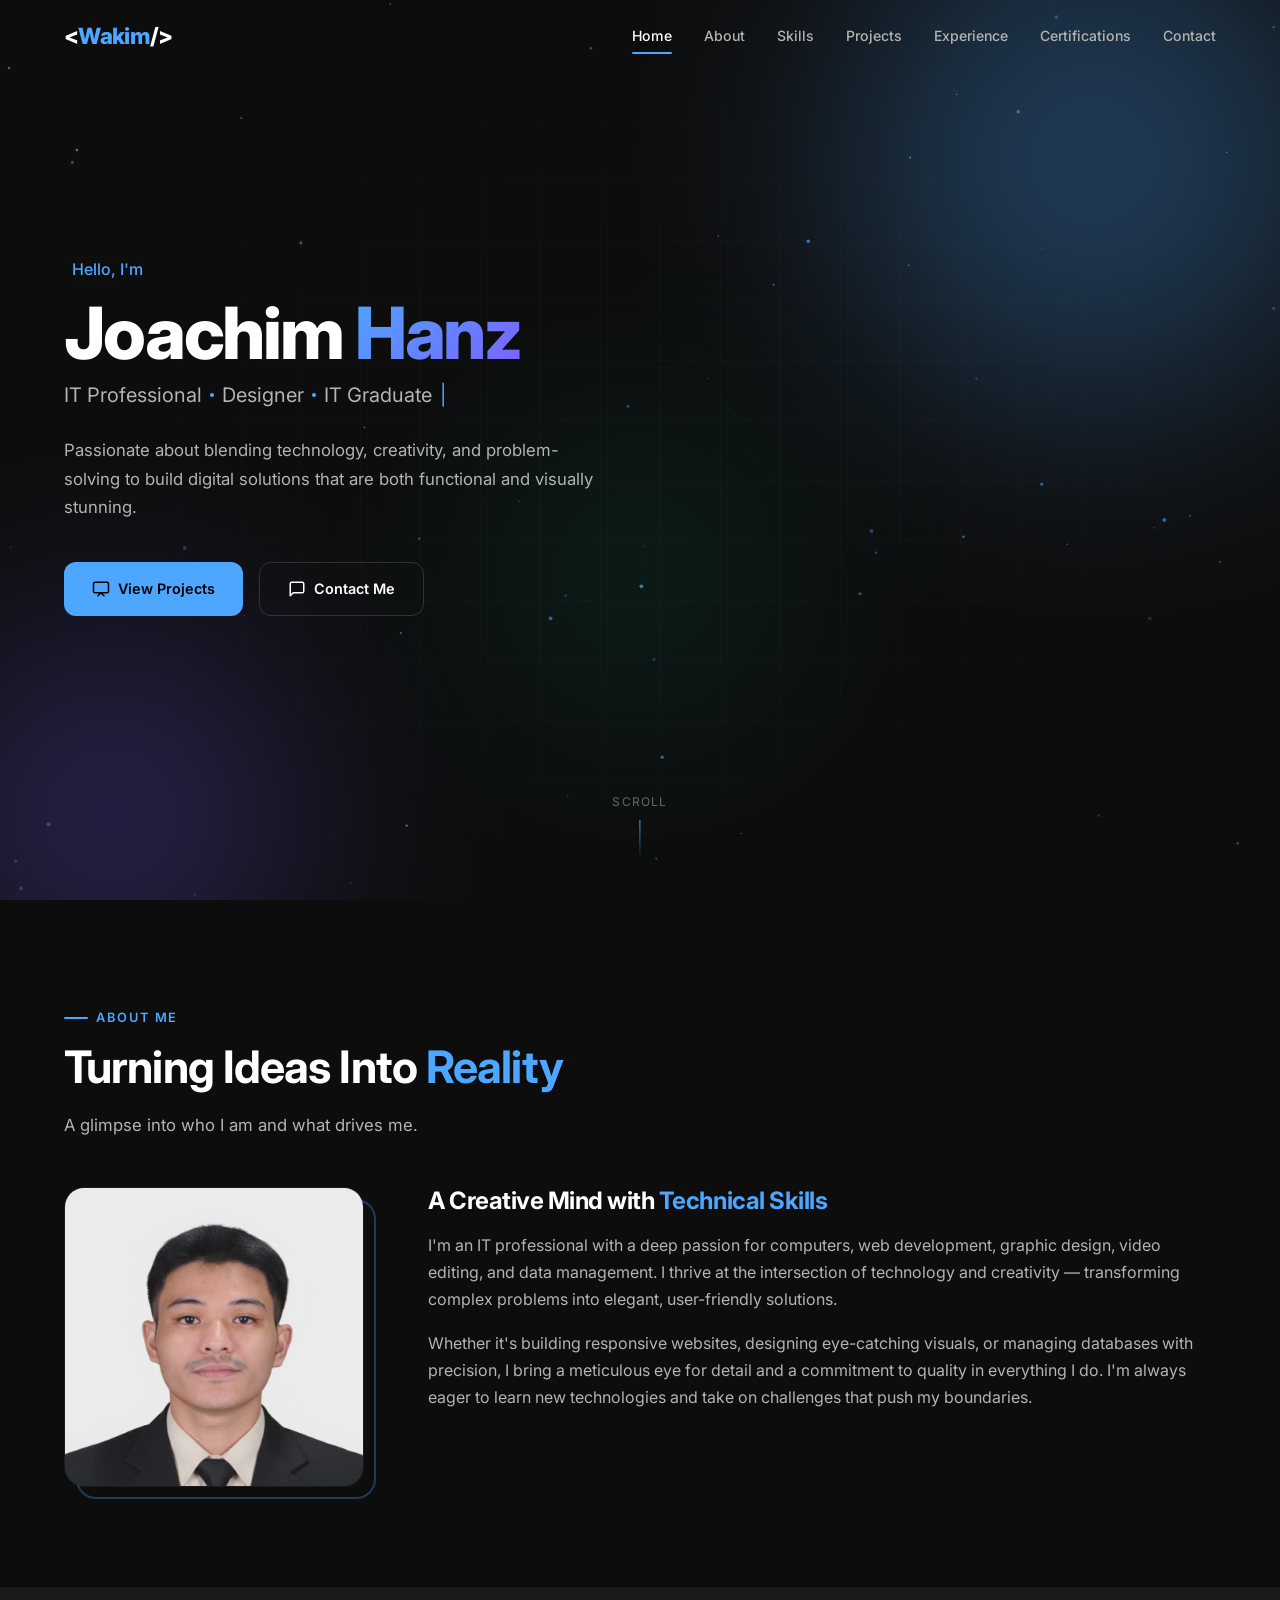
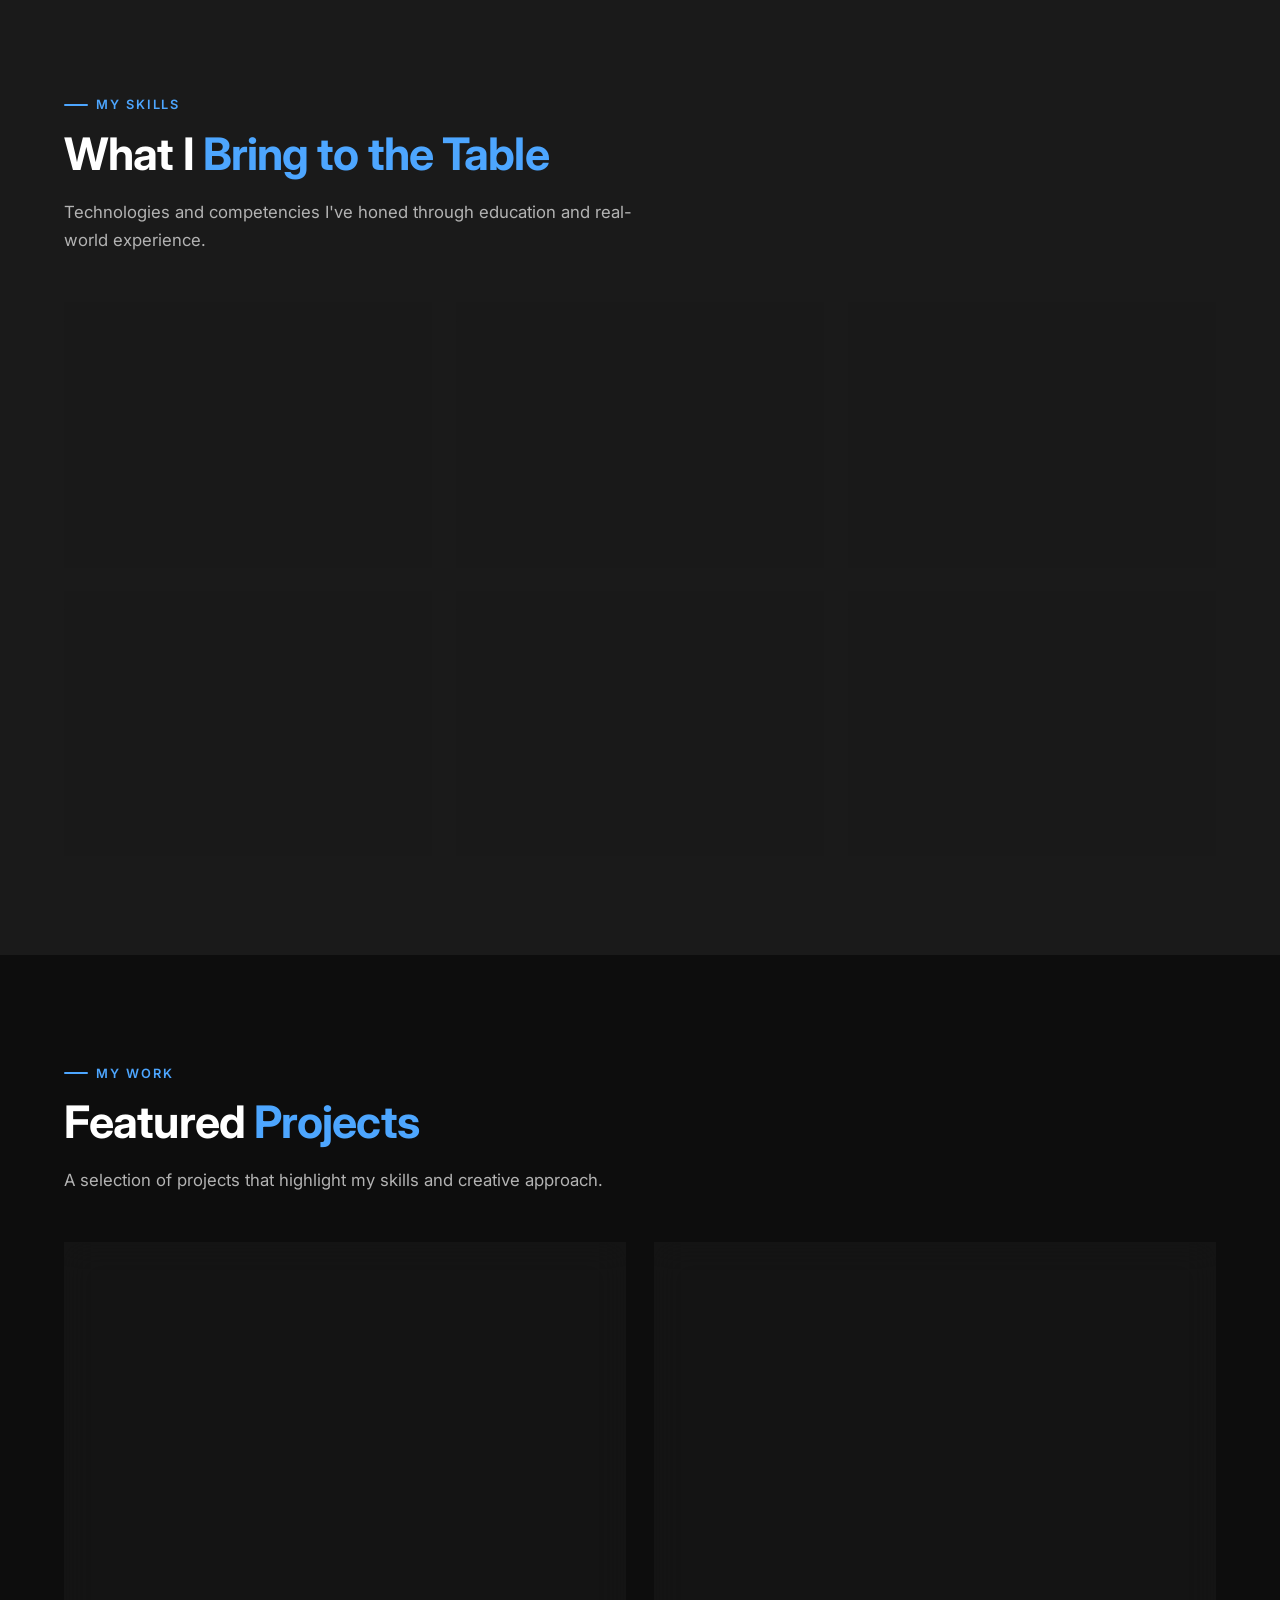
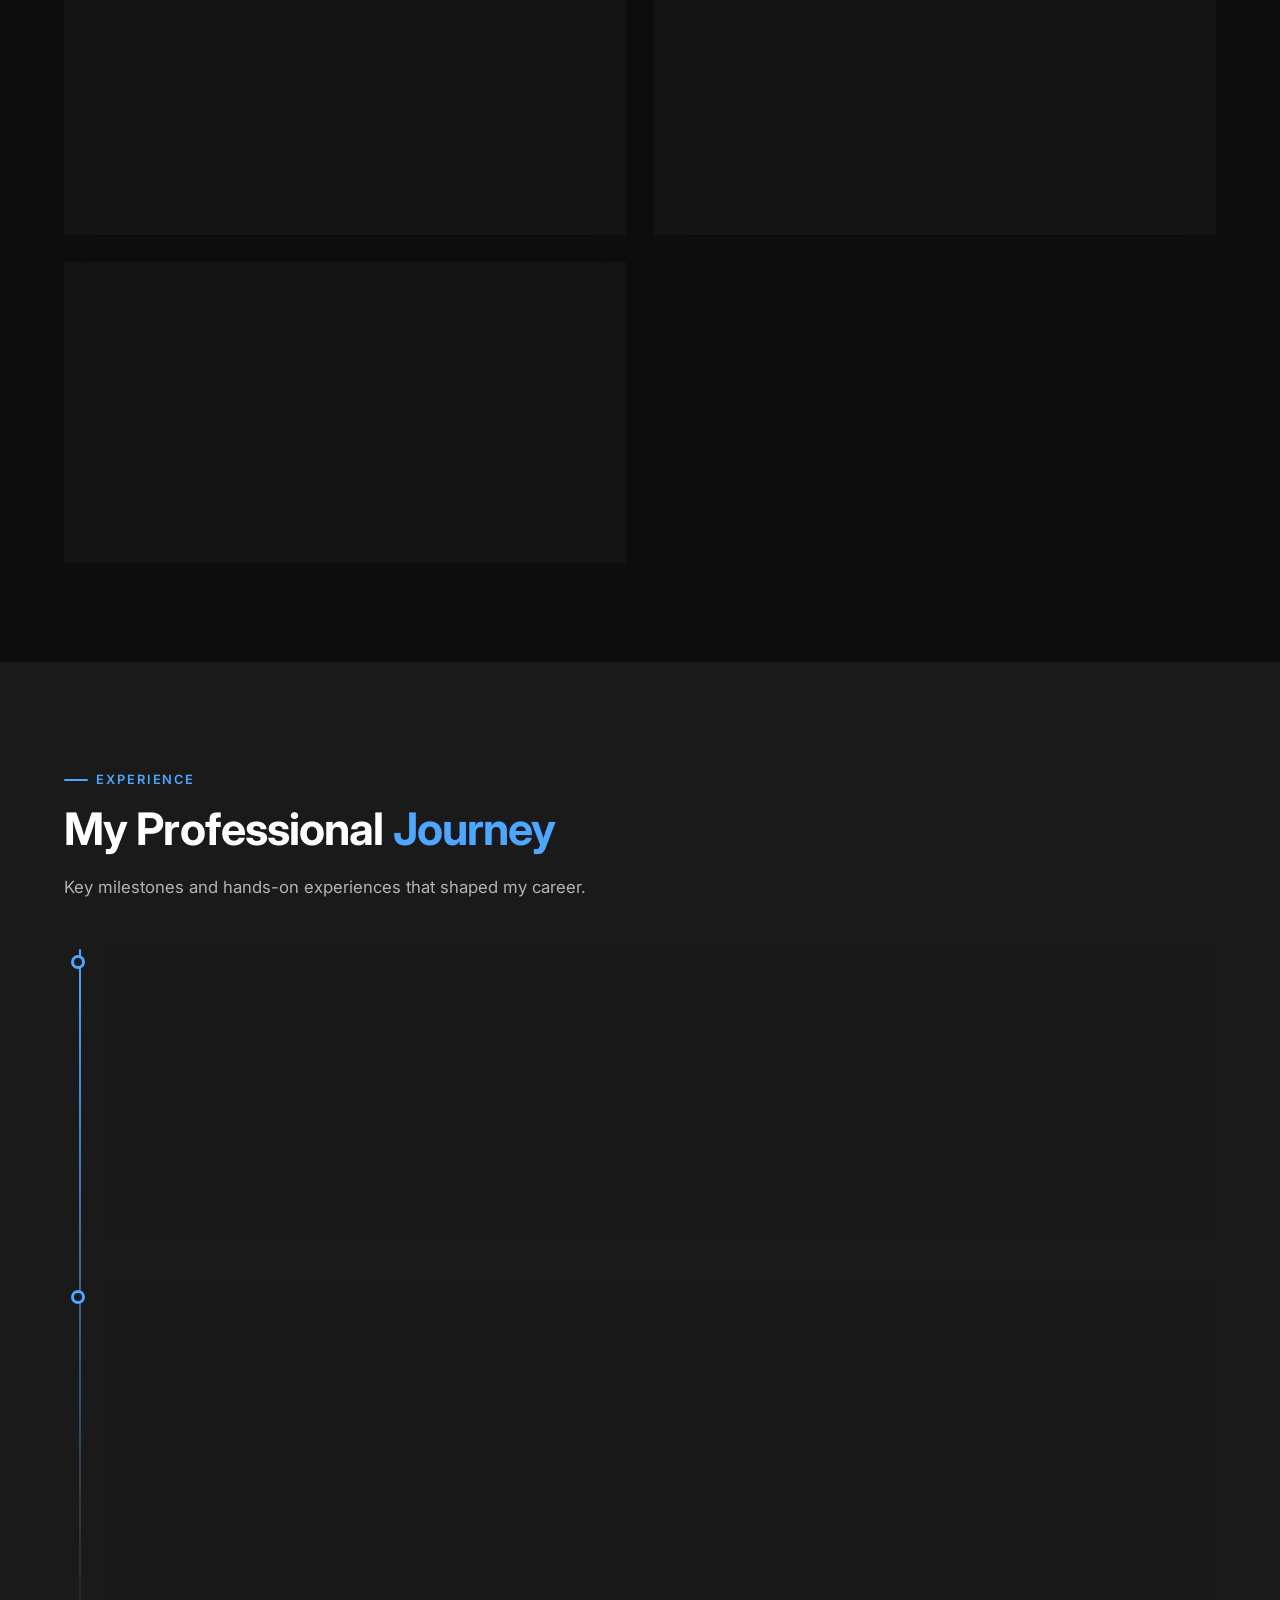
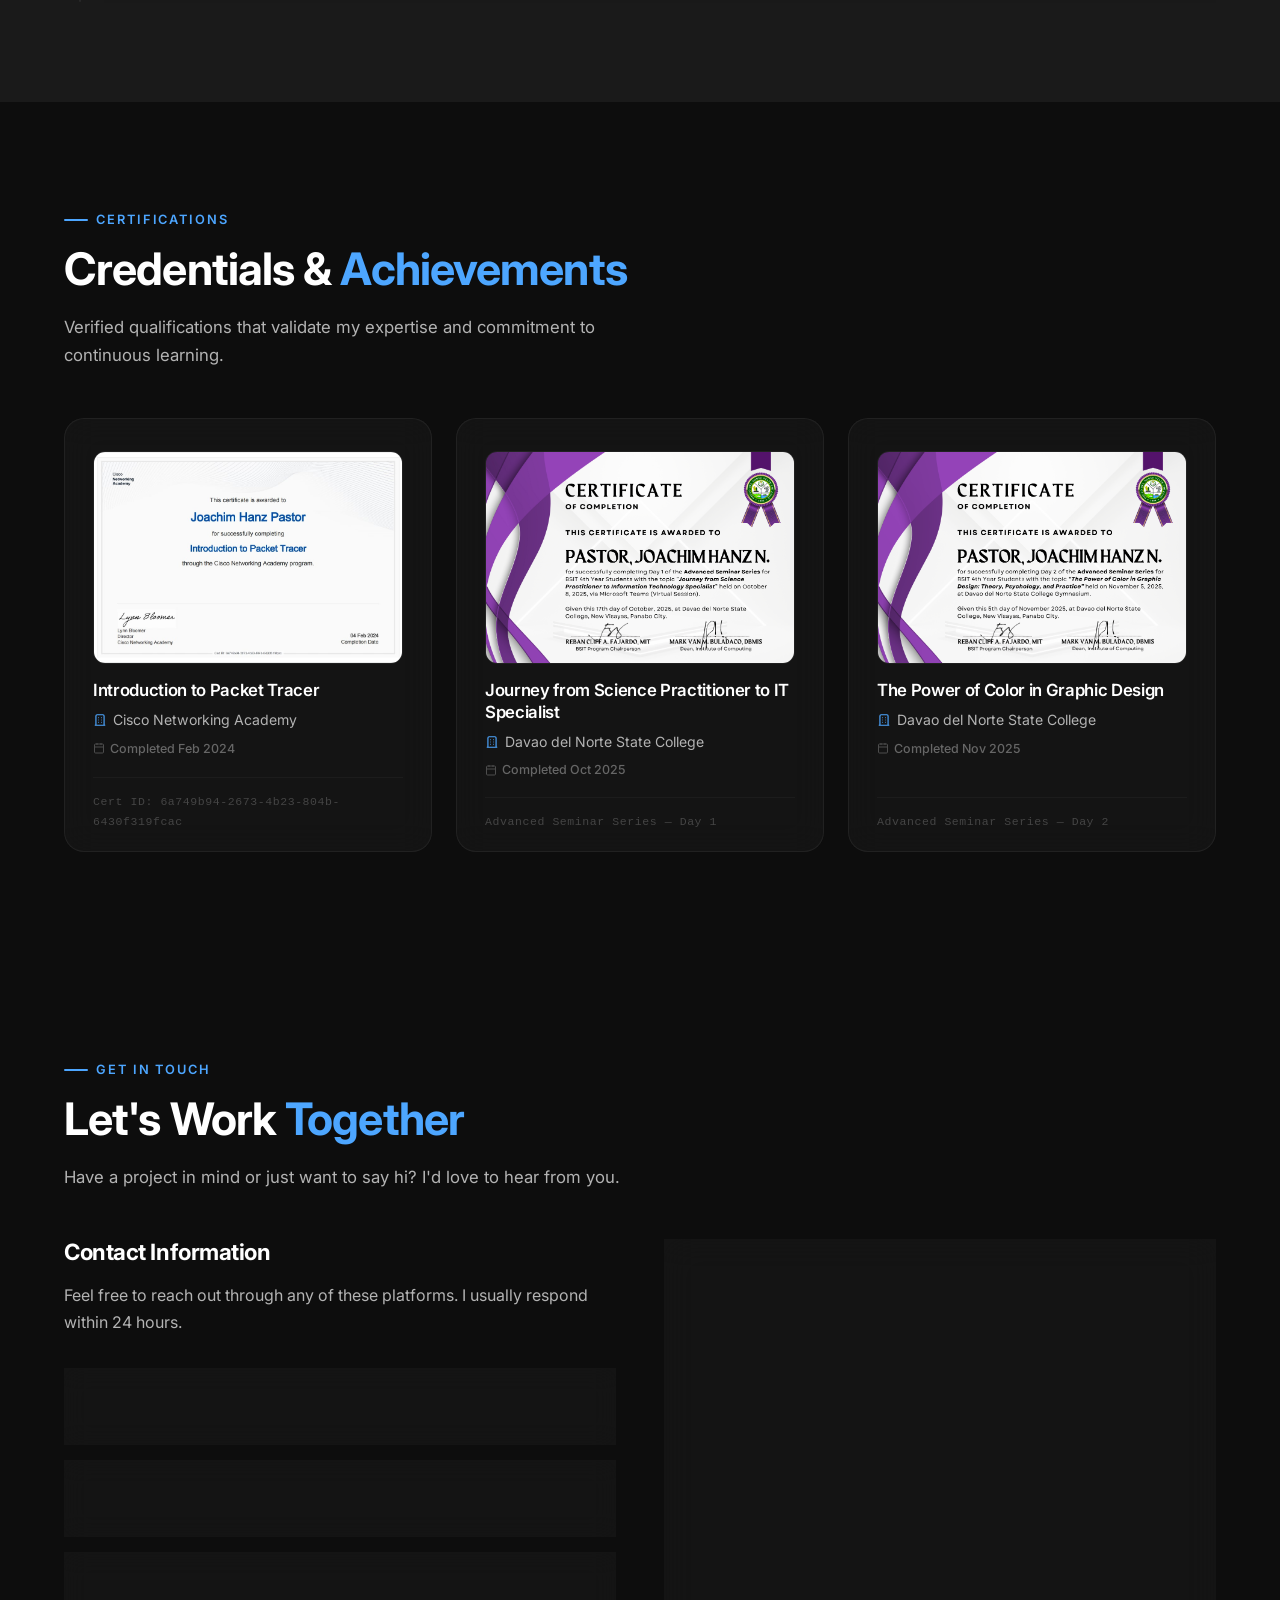
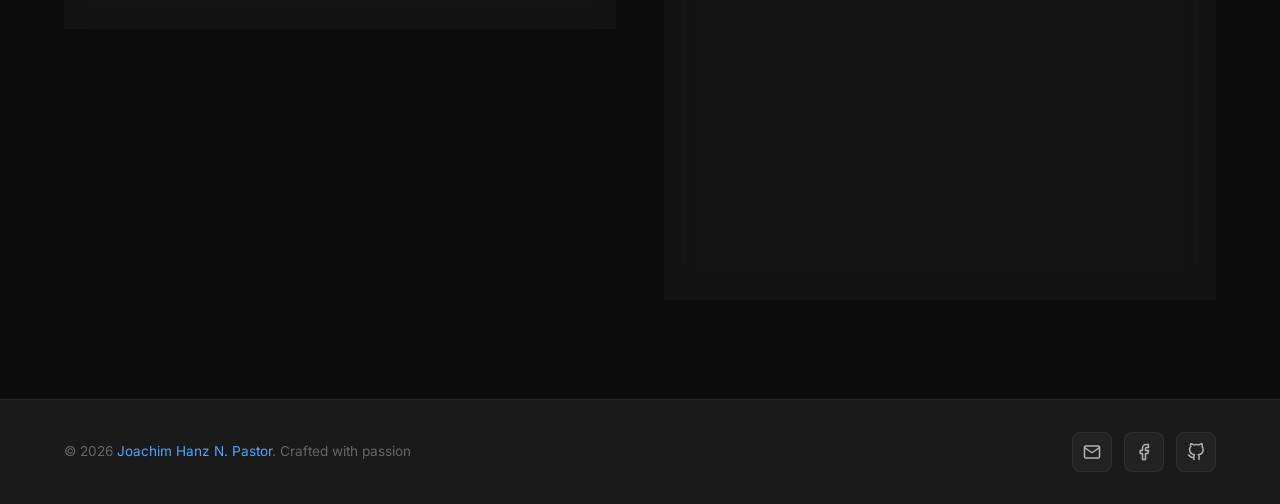
==== commit d7356d85: "Add files via upload" ====
--- a/index.html
+++ b/index.html
@@ -370,7 +370,7 @@
               Feb 2026 — May 2026
             </span>
             <h3>On-the-Job Training (OJT)</h3>
-            <h4>IT Support & Web Development Intern</h4>
+            <h4>Documentarian & Web Development Intern</h4>
             <p>Completed 486+ hours of hands-on training at KusinaUniversity Online Teaching Services, gaining
               real-world experience in
               designing and web development.</p>
